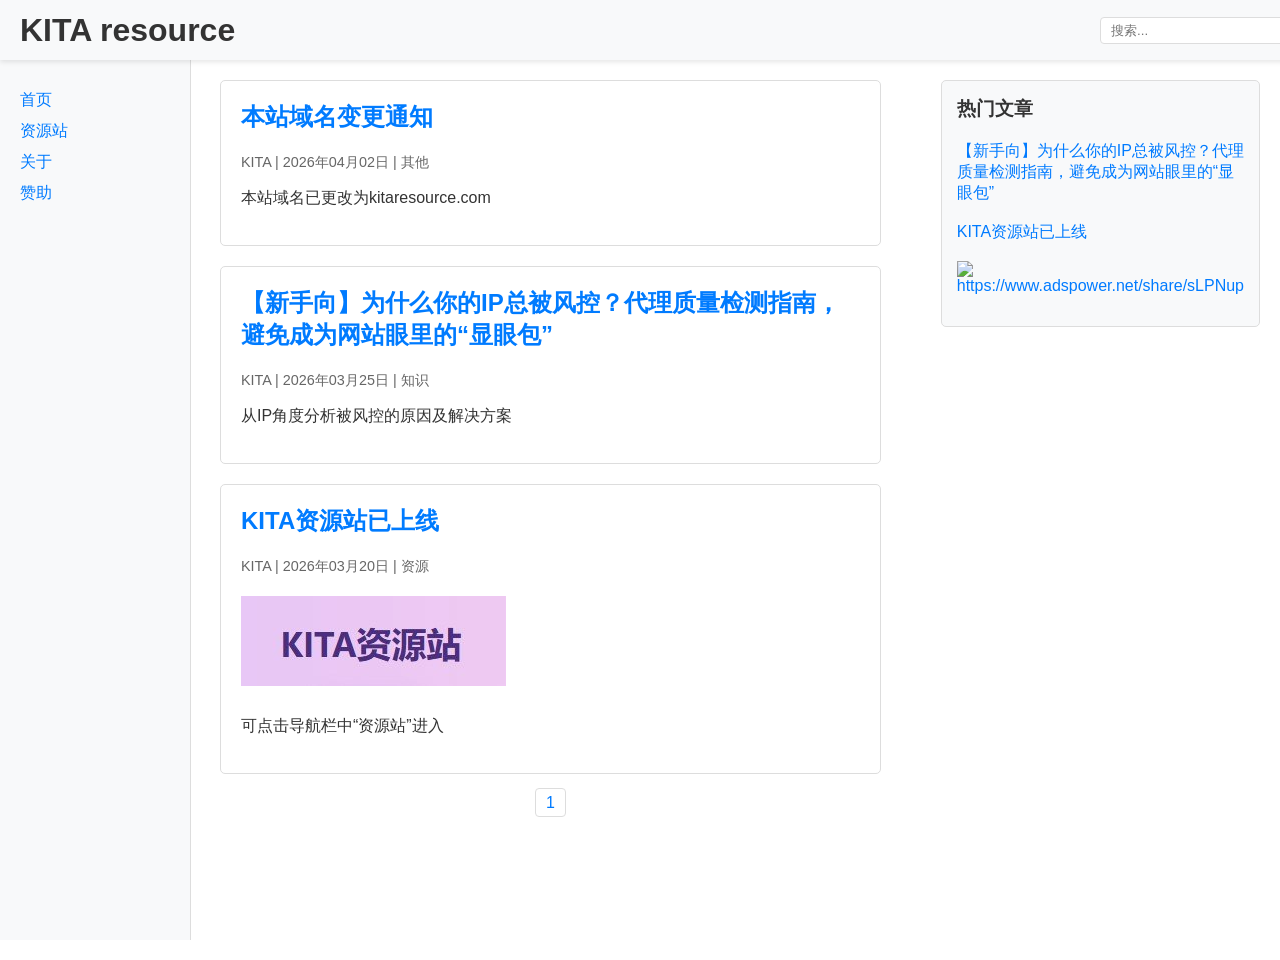
==== index.html @ f1980a0c "Update index.html" ====
<!DOCTYPE html>
<html lang="zh">

<head>
    <meta charset="UTF-8">
    <meta name="viewport" content="width=device-width, initial-scale=1.0">
    <title>KITAres</title>
    <link rel="stylesheet" href="blog.css">
    <meta name="google-site-verification" content="RxwDLP9750uN12gTokWZt91GcfNB5LDwfVF3OKlH2Cw" />
    <meta name="baidu-site-verification" content="codeva-1CM4PuyWOF" />
</head>


<!-- Google tag (gtag.js) -->
<script async src="https://www.googletagmanager.com/gtag/js?id=G-E6Z9MSH7X2"></script>
<script>
  window.dataLayer = window.dataLayer || [];
  function gtag(){dataLayer.push(arguments);}
  gtag('js', new Date());

  gtag('config', 'G-E6Z9MSH7X2');
</script>

    
<body>
    <header>
        <h1>KITA resource</h1>
        <input type="search" placeholder="搜索...">
    </header>
    <nav>
        <a href="index.html">首页</a>
        <a href="resource.html">资源站</a>
        <a href="about.html">关于</a>
        <a href="donate.html">赞助</a>
    </nav>
    <div class="content">
        <main>

            <div class="post">
                <h2><a href="ip.html">本站域名变更通知</a></h2>
                <div class="meta">KITA | 2026年04月02日 | 其他</div>
                <p>本站域名已更改为kitaresource.com</p>
            </div>


            <div class="post">
                <h2><a href="ip.html">【新手向】为什么你的IP总被风控？代理质量检测指南，避免成为网站眼里的“显眼包”</a></h2>
                <div class="meta">KITA | 2026年03月25日 | 知识</div>
                <p>从IP角度分析被风控的原因及解决方案</p>
            </div>


            <div class="post">
                <h2><a href="#">KITA资源站已上线</a></h2>
                <div class="meta">KITA | 2026年03月20日 | 资源</div>
                <img src="assets\chatu\KITAresource.jpg" alt="文章图片">
                <p>可点击导航栏中“资源站”进入</p>
            </div>
            
            <div class="pagination">
                <a href="#">1</a>
                
            </div>
        </main>
        <aside>
            <div class="sidebar-section">
                <h3>热门文章</h3>
                <ul>
                    <li>
                        <a href="ip.html">【新手向】为什么你的IP总被风控？代理质量检测指南，避免成为网站眼里的“显眼包”</a>
                    <br><br>
                        <a href="resource.html">KITA资源站已上线</a>
                    <br><br>

                        <a href="https://www.adspower.net/share/sLPNup" target="_blank"><img src="https://app-global.adspower.net/static/jpg/reward_post_3_CN.AHNxnUkN.jpg"width="100%"height="auto" alt="https://www.adspower.net/share/sLPNup"></a>
                    </li>
                </ul>
            </div>
        </aside>
    </div>

    
    
</body>
</html>
---- blog.css ----
/* 博客界面简洁样式*/
body {
    background: #fff !important;
    color: #333 !important;
    font-family: Arial, sans-serif !important;
    margin: 0 !important;
    padding: 0 !important;
    min-height: 100vh;
}

header {
    position: fixed;
    top: 0;
    left: 0;
    width: 100%;
    height: 60px;
    background: #f8f9fa;
    display: flex;
    justify-content: space-between;
    align-items: center;
    padding: 0 20px;
    box-shadow: 0 2px 5px rgba(0,0,0,0.1);
    z-index: 1000;
}

header h1 {
    margin: 0;
    color: #333;
}

header input {
    padding: 5px 10px;
    border: 1px solid #ddd;
    border-radius: 4px;
    width: 200px;
}

nav {
    position: fixed;
    left: 0;
    top: 60px;
    width: 150px;
    height: calc(100vh - 60px);
    background: #f8f9fa;
    padding: 20px;
    border-right: 1px solid #ddd;
    overflow-y: auto;
}

nav a {
    display: block;
    margin: 10px 0;
    color: #007bff;
    text-decoration: none;
}

nav a:hover {
    color: #0056b3;
}

.content {
    margin-left: 200px;
    margin-top: 60px;
    height: calc(100vh - 60px);
    overflow-y: auto;
    display: flex;
}

main {
    flex: 3;
    padding: 20px;
}

aside {
    flex: 1;
    margin-left: 20px;
    padding: 20px;
}

.post {
    border: 1px solid #ddd;
    padding: 20px;
    margin-bottom: 20px;
    background: #fff;
    border-radius: 5px;
}

.post h2 {
    margin-top: 0;
}

.post h2 a {
    color: #007bff;
    text-decoration: none;
}

.post h2 a:hover {
    text-decoration: underline;
}

.meta {
    color: #666;
    font-size: 0.9em;
    margin-bottom: 10px;
}

.post img {
    max-width: 100%;
    height: auto;
    margin: 10px 0;
    border: none;
    box-shadow: none;
    transition: none;
}

.post img:hover {
    transform: none;
    box-shadow: none;
}

.sidebar-section {
    background: #f8f9fa;
    padding: 15px;
    margin-bottom: 20px;
    border: 1px solid #ddd;
    border-radius: 5px;
}

.sidebar-section h3 {
    margin-top: 0;
    color: #333;
}

.sidebar-section ul {
    list-style: none;
    padding: 0;
}

.sidebar-section li {
    margin-bottom: 5px;
}

.sidebar-section a {
    color: #007bff;
    text-decoration: none;
}

.sidebar-section a:hover {
    text-decoration: underline;
}

.pagination {
    text-align: center;
    margin-top: 20px;
}

.pagination a {
    margin: 0 5px;
    text-decoration: none;
    color: #007bff;
    padding: 5px 10px;
    border: 1px solid #ddd;
    border-radius: 4px;
}

.pagination a:hover {
    background: #007bff;
    color: #fff;
}

/* 响应式设计 */
@media (max-width: 768px) {
    header {
        position: static;
        height: auto;
        padding: 10px 20px;
        flex-direction: column;
        align-items: flex-start;
    }
    header input {
        width: 100%;
        margin-top: 10px;
    }
    nav {
        position: static;
        width: 100%;
        height: auto;
        border-right: none;
        border-bottom: 1px solid #ddd;
        padding: 10px 20px;
    }
    nav a {
        display: inline-block;
        margin: 0 10px;
    }
    .content {
        margin-left: 0;
        margin-top: 0;
        height: auto;
        overflow-y: visible;
        flex-direction: column;
    }
    aside {
        margin-left: 0;
        margin-top: 20px;
    }
}
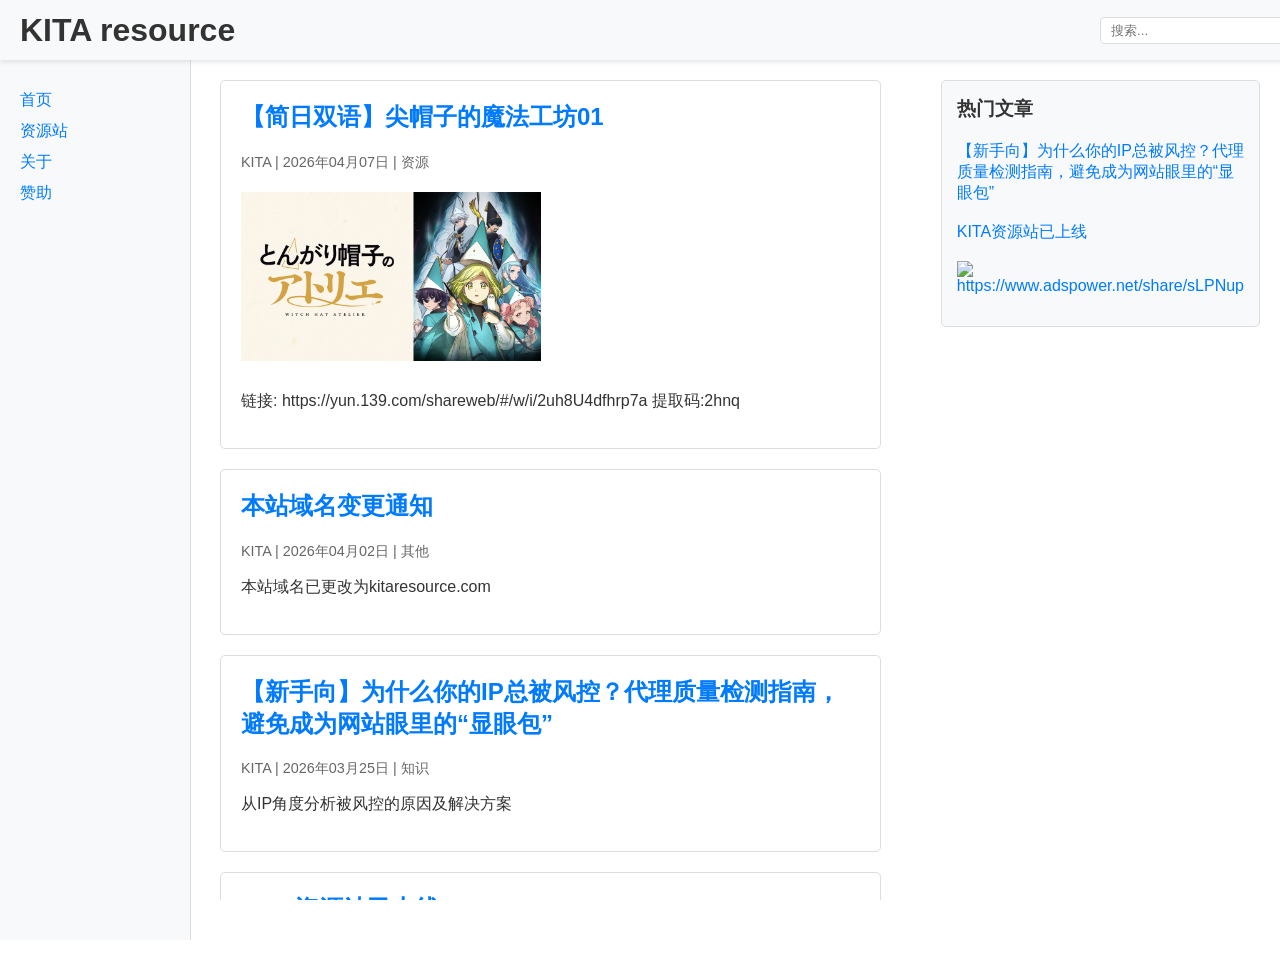
==== commit 1fc0c4eb: "tonnkari" ====
--- a/index.html
+++ b/index.html
@@ -35,6 +35,12 @@
     </nav>
     <div class="content">
         <main>
+            <div class="post">
+                <h2><a href="subtitle.html">【简日双语】尖帽子的魔法工坊01</a></h2>
+                <div class="meta">KITA | 2026年04月07日 | 资源</div>
+                <img src="assets\chatu\tongari-hat_main.jpg" alt="作品描述" width="300">
+                <p>链接: https://yun.139.com/shareweb/#/w/i/2uh8U4dfhrp7a  提取码:2hnq</p>
+            </div>
 
             <div class="post">
                 <h2><a href="ip.html">本站域名变更通知</a></h2>
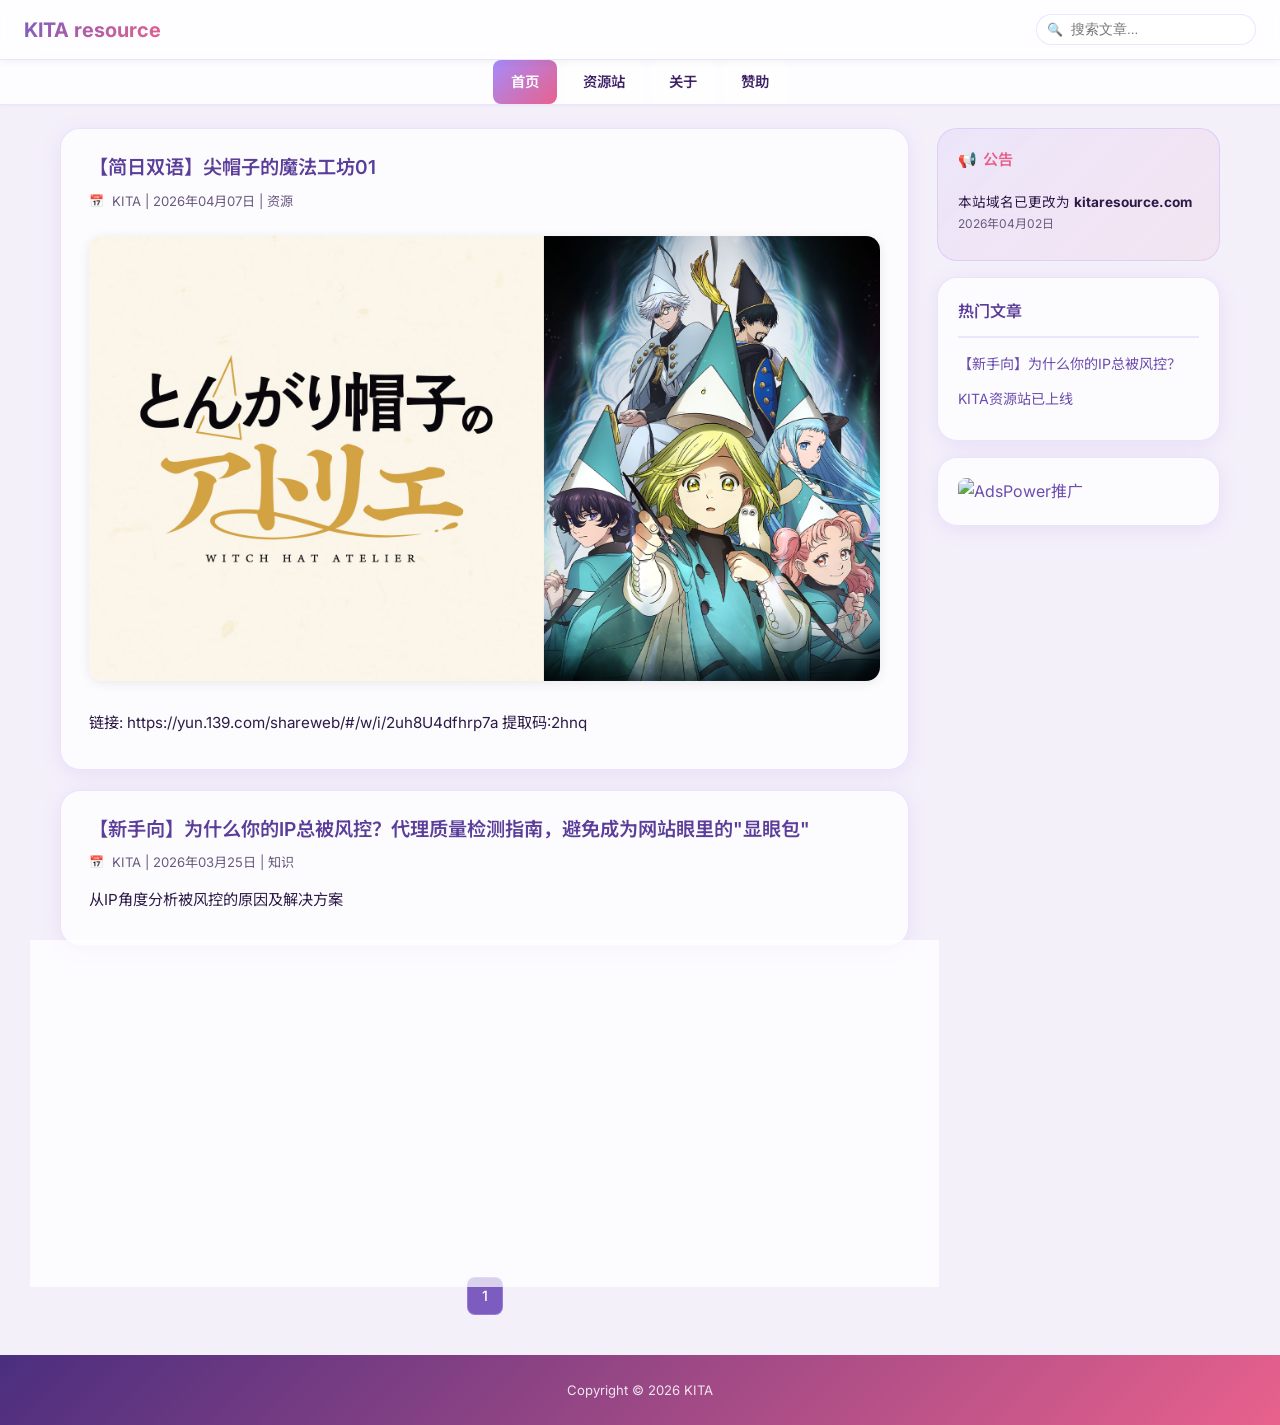
==== commit 08550b2b: "页面优化" ====
--- a/index.html
+++ b/index.html
@@ -4,88 +4,105 @@
 <head>
     <meta charset="UTF-8">
     <meta name="viewport" content="width=device-width, initial-scale=1.0">
-    <title>KITAres</title>
+    <title>KITA resource — 首页</title>
+    <meta name="description" content="KITA resource 博客首页，分享资源、字幕汉化与实用知识。">
     <link rel="stylesheet" href="blog.css">
     <meta name="google-site-verification" content="RxwDLP9750uN12gTokWZt91GcfNB5LDwfVF3OKlH2Cw" />
     <meta name="baidu-site-verification" content="codeva-1CM4PuyWOF" />
+    <!-- Google tag (gtag.js) -->
+    <script async src="https://www.googletagmanager.com/gtag/js?id=G-E6Z9MSH7X2"></script>
+    <script>
+        window.dataLayer = window.dataLayer || [];
+        function gtag() { dataLayer.push(arguments); }
+        gtag('js', new Date());
+        gtag('config', 'G-E6Z9MSH7X2');
+    </script>
 </head>
 
-
-<!-- Google tag (gtag.js) -->
-<script async src="https://www.googletagmanager.com/gtag/js?id=G-E6Z9MSH7X2"></script>
-<script>
-  window.dataLayer = window.dataLayer || [];
-  function gtag(){dataLayer.push(arguments);}
-  gtag('js', new Date());
-
-  gtag('config', 'G-E6Z9MSH7X2');
-</script>
-
-    
 <body>
     <header>
-        <h1>KITA resource</h1>
-        <input type="search" placeholder="搜索...">
+        <h1><a href="index.html">KITA resource</a></h1>
+        <div class="search-box">
+            <input type="search" id="searchInput" placeholder="搜索文章...">
+            <div class="search-results" id="searchResults"></div>
+        </div>
     </header>
+
     <nav>
-        <a href="index.html">首页</a>
-        <a href="resource.html">资源站</a>
-        <a href="about.html">关于</a>
-        <a href="donate.html">赞助</a>
+        <input type="checkbox" id="menu-toggle" />
+        <label for="menu-toggle" class="menu-icon">&#9776;</label>
+        <div class="menu-links">
+            <a href="index.html" class="active">首页</a>
+            <a href="resource.html">资源站</a>
+            <a href="about.html">关于</a>
+            <a href="donate.html">赞助</a>
+        </div>
     </nav>
-    <div class="content">
+
+    <div class="page-body">
         <main>
-            <div class="post">
+            <div class="post" data-title="【简日双语】尖帽子的魔法工坊01" data-tags="资源">
                 <h2><a href="subtitle.html">【简日双语】尖帽子的魔法工坊01</a></h2>
                 <div class="meta">KITA | 2026年04月07日 | 资源</div>
-                <img src="assets\chatu\tongari-hat_main.jpg" alt="作品描述" width="300">
-                <p>链接: https://yun.139.com/shareweb/#/w/i/2uh8U4dfhrp7a  提取码:2hnq</p>
+                <img src="assets/chatu/tongari-hat_main.jpg" alt="尖帽子的魔法工坊">
+                <p>链接: https://yun.139.com/shareweb/#/w/i/2uh8U4dfhrp7a 提取码:2hnq</p>
             </div>
 
-            <div class="post">
-                <h2><a href="ip.html">本站域名变更通知</a></h2>
-                <div class="meta">KITA | 2026年04月02日 | 其他</div>
-                <p>本站域名已更改为kitaresource.com</p>
-            </div>
-
-
-            <div class="post">
-                <h2><a href="ip.html">【新手向】为什么你的IP总被风控？代理质量检测指南，避免成为网站眼里的“显眼包”</a></h2>
+            <div class="post" data-title="【新手向】为什么你的IP总被风控？代理质量检测指南" data-tags="知识">
+                <h2><a href="ip.html">【新手向】为什么你的IP总被风控？代理质量检测指南，避免成为网站眼里的"显眼包"</a></h2>
                 <div class="meta">KITA | 2026年03月25日 | 知识</div>
                 <p>从IP角度分析被风控的原因及解决方案</p>
             </div>
 
+            <div class="post" data-title="KITA资源站已上线" data-tags="资源">
+                <h2><a href="resource.html">KITA资源站已上线</a></h2>
+                <div class="meta">KITA | 2026年03月20日 | 资源</div>
+                <img src="assets/chatu/KITAresource.jpg" alt="KITA资源站">
+                <p>可点击导航栏中"资源站"进入</p>
+            </div>
 
-            <div class="post">
-                <h2><a href="#">KITA资源站已上线</a></h2>
-                <div class="meta">KITA | 2026年03月20日 | 资源</div>
-                <img src="assets\chatu\KITAresource.jpg" alt="文章图片">
-                <p>可点击导航栏中“资源站”进入</p>
-            </div>
-            
             <div class="pagination">
-                <a href="#">1</a>
-                
+                <a href="#" class="active">1</a>
             </div>
         </main>
+
         <aside>
+            <!-- 公告栏 -->
+            <div class="announcement-bar">
+                <h3>公告</h3>
+                <div class="notice-item">
+                    <div>本站域名已更改为 <strong>kitaresource.com</strong></div>
+                    <div class="notice-date">2026年04月02日</div>
+                </div>
+            </div>
+
+            <!-- 热门文章 -->
             <div class="sidebar-section">
                 <h3>热门文章</h3>
                 <ul>
-                    <li>
-                        <a href="ip.html">【新手向】为什么你的IP总被风控？代理质量检测指南，避免成为网站眼里的“显眼包”</a>
-                    <br><br>
-                        <a href="resource.html">KITA资源站已上线</a>
-                    <br><br>
+                    <li><a href="ip.html">【新手向】为什么你的IP总被风控？</a></li>
+                    <li><a href="resource.html">KITA资源站已上线</a></li>
+                </ul>
+            </div>
 
-                        <a href="https://www.adspower.net/share/sLPNup" target="_blank"><img src="https://app-global.adspower.net/static/jpg/reward_post_3_CN.AHNxnUkN.jpg"width="100%"height="auto" alt="https://www.adspower.net/share/sLPNup"></a>
-                    </li>
-                </ul>
+            <!-- 推广 -->
+            <div class="sidebar-section">
+                <a href="https://www.adspower.net/share/sLPNup" target="_blank">
+                    <img src="https://app-global.adspower.net/static/jpg/reward_post_3_CN.AHNxnUkN.jpg"
+                        alt="AdsPower推广">
+                </a>
             </div>
         </aside>
     </div>
 
-    
-    
+    <footer>
+        <div class="footer-content">
+
+            <p class="copyright">Copyright &copy; 2026 KITA</p>
+        </div>
+    </footer>
+
+    <script src="scripts.js"></script>
 </body>
+
 </html>
--- a/blog.css
+++ b/blog.css
@@ -1,207 +1,557 @@
-/* 博客界面简洁样式*/
+/* ============================================================
+   KITA Resource — 统一样式表
+   ============================================================ */
+
+/* ---------- Google Fonts ---------- */
+@import url('https://fonts.googleapis.com/css2?family=Inter:wght@400;500;600;700&family=Noto+Sans+SC:wght@400;500;600;700&display=swap');
+
+/* ---------- CSS Variables ---------- */
+:root {
+    --c-bg: #f4f0fa;
+    --c-surface: rgba(255,255,255,0.72);
+    --c-surface-solid: #fff;
+    --c-border: rgba(200,180,255,0.35);
+    --c-primary: #7c5cbf;
+    --c-primary-light: #a78bfa;
+    --c-primary-dark: #5b3e99;
+    --c-accent: #e8618c;
+    --c-text: #2d1b47;
+    --c-text-secondary: #6b5a80;
+    --c-link: #6d4daf;
+    --c-link-hover: #9b6eff;
+    --radius-sm: 8px;
+    --radius-md: 14px;
+    --radius-lg: 20px;
+    --shadow-card: 0 4px 20px rgba(140,100,220,0.12);
+    --shadow-hover: 0 8px 30px rgba(140,100,220,0.22);
+    --transition: 0.25s ease;
+    --font: 'Inter','Noto Sans SC',system-ui,-apple-system,sans-serif;
+    --header-h: 60px;
+}
+
+/* ---------- Reset & Base ---------- */
+*, *::before, *::after { box-sizing: border-box; margin: 0; padding: 0; }
+
+html { height: 100%; scroll-behavior: smooth; }
+
 body {
-    background: #fff !important;
-    color: #333 !important;
-    font-family: Arial, sans-serif !important;
-    margin: 0 !important;
-    padding: 0 !important;
+    font-family: var(--font);
+    color: var(--c-text);
+    background: var(--c-bg);
     min-height: 100vh;
-}
-
+    display: flex;
+    flex-direction: column;
+    line-height: 1.7;
+    -webkit-font-smoothing: antialiased;
+}
+
+/* ---------- Header ---------- */
 header {
-    position: fixed;
-    top: 0;
-    left: 0;
-    width: 100%;
-    height: 60px;
-    background: #f8f9fa;
-    display: flex;
-    justify-content: space-between;
-    align-items: center;
-    padding: 0 20px;
-    box-shadow: 0 2px 5px rgba(0,0,0,0.1);
+    position: fixed; top: 0; left: 0; width: 100%;
+    height: var(--header-h);
+    background: rgba(255,255,255,0.85);
+    backdrop-filter: blur(16px); -webkit-backdrop-filter: blur(16px);
+    display: flex; justify-content: space-between; align-items: center;
+    padding: 0 24px;
+    border-bottom: 1px solid var(--c-border);
     z-index: 1000;
+    box-shadow: 0 1px 8px rgba(0,0,0,0.06);
 }
 
 header h1 {
-    margin: 0;
-    color: #333;
-}
-
-header input {
-    padding: 5px 10px;
-    border: 1px solid #ddd;
-    border-radius: 4px;
-    width: 200px;
-}
-
+    font-size: 1.25rem; font-weight: 700;
+    background: linear-gradient(135deg, var(--c-primary), var(--c-accent));
+    -webkit-background-clip: text; -webkit-text-fill-color: transparent;
+    background-clip: text;
+}
+header h1 a { all: unset; cursor: pointer; }
+
+/* -- Search Box in Header -- */
+.search-box {
+    position: relative; width: 220px;
+}
+.search-box input {
+    width: 100%; padding: 7px 14px 7px 34px;
+    border: 1px solid var(--c-border); border-radius: 999px;
+    background: var(--c-surface); font-size: 0.85rem;
+    outline: none; transition: var(--transition);
+}
+.search-box input:focus {
+    border-color: var(--c-primary-light);
+    box-shadow: 0 0 0 3px rgba(167,139,250,0.18);
+}
+.search-box::before {
+    content: '🔍'; position: absolute; left: 11px; top: 50%;
+    transform: translateY(-50%); font-size: 0.8rem; pointer-events: none;
+}
+
+/* -- Search Results Dropdown -- */
+.search-results {
+    display: none; position: absolute; top: calc(100% + 6px); left: 0;
+    width: 320px; max-height: 360px; overflow-y: auto;
+    background: var(--c-surface-solid); border: 1px solid var(--c-border);
+    border-radius: var(--radius-md); box-shadow: var(--shadow-hover);
+    z-index: 2000; padding: 8px 0;
+}
+.search-results.active { display: block; }
+.search-results .result-item {
+    display: block; padding: 10px 16px;
+    color: var(--c-text); text-decoration: none;
+    font-size: 0.88rem; border-bottom: 1px solid rgba(0,0,0,0.04);
+    transition: background var(--transition);
+}
+.search-results .result-item:hover { background: rgba(167,139,250,0.08); }
+.search-results .result-item .result-meta {
+    font-size: 0.75rem; color: var(--c-text-secondary); margin-top: 2px;
+}
+.search-results .no-result {
+    padding: 16px; text-align: center; color: var(--c-text-secondary); font-size: 0.85rem;
+}
+
+/* ---------- Nav ---------- */
 nav {
-    position: fixed;
-    left: 0;
-    top: 60px;
-    width: 150px;
-    height: calc(100vh - 60px);
-    background: #f8f9fa;
+    position: fixed; top: var(--header-h); left: 0; width: 100%;
+    background: rgba(255,255,255,0.8);
+    backdrop-filter: blur(10px); -webkit-backdrop-filter: blur(10px);
+    border-bottom: 1px solid var(--c-border);
+    display: flex; align-items: center; justify-content: center;
+    padding: 0; z-index: 999;
+    box-shadow: 0 1px 4px rgba(0,0,0,0.04);
+}
+
+nav .menu-icon {
+    display: none; font-size: 24px; cursor: pointer;
+    padding: 8px 16px; user-select: none; color: var(--c-primary);
+}
+#menu-toggle { display: none; }
+
+nav .menu-links {
+    display: flex; flex-wrap: wrap; justify-content: center;
+}
+
+nav .menu-links a {
+    display: inline-block; margin: 0 4px; padding: 10px 18px;
+    font-size: 0.9rem; font-weight: 600;
+    color: #3d2066; text-decoration: none;
+    border-radius: var(--radius-sm);
+    transition: all var(--transition);
+    background: rgba(255,255,255,0.5); box-shadow: none; border: none;
+    letter-spacing: 0; text-shadow: none;
+}
+nav .menu-links a:hover {
+    color: #7c3aed;
+    background: rgba(167,139,250,0.18);
+    transform: none;
+}
+nav .menu-links a.active {
+    color: #fff;
+    background: linear-gradient(135deg, var(--c-primary-light), var(--c-accent));
+    font-weight: 600;
+}
+
+/* ---------- Layout ---------- */
+.page-body {
+    margin-top: calc(var(--header-h) + 44px); /* header + nav */
+    flex: 1; display: flex;
+    max-width: 1200px; width: 100%;
+    margin-left: auto; margin-right: auto;
+    padding: 24px 20px 40px;
+    gap: 28px;
+}
+
+main { flex: 3; min-width: 0; }
+aside { flex: 1; min-width: 260px; max-width: 320px; }
+
+/* ---------- Content wrapper (legacy support) ---------- */
+.content {
+    margin-top: calc(var(--header-h) + 44px);
+    flex: 1; display: flex;
+    max-width: 1200px; width: 100%;
+    margin-left: auto; margin-right: auto;
+    padding: 24px 20px 40px;
+    gap: 28px;
+}
+
+/* ---------- Post Card ---------- */
+.post {
+    background: var(--c-surface);
+    backdrop-filter: blur(12px); -webkit-backdrop-filter: blur(12px);
+    border: 1px solid var(--c-border);
+    border-radius: var(--radius-lg);
+    padding: 24px 28px;
+    margin-bottom: 20px;
+    box-shadow: var(--shadow-card);
+    transition: transform var(--transition), box-shadow var(--transition);
+}
+.post:hover {
+    transform: translateY(-3px);
+    box-shadow: var(--shadow-hover);
+}
+
+.post h2 { margin: 0 0 8px; font-size: 1.2rem; line-height: 1.5; }
+.post h2 a {
+    color: var(--c-primary-dark); text-decoration: none;
+    background: none; padding: 0; border-radius: 0;
+    box-shadow: none; border: none; font-weight: 600;
+    display: inline; letter-spacing: 0; text-shadow: none;
+    transition: color var(--transition);
+}
+.post h2 a:hover {
+    color: var(--c-link-hover);
+    transform: none; box-shadow: none; background: none;
+}
+
+.meta {
+    color: var(--c-text-secondary); font-size: 0.82rem;
+    margin-bottom: 12px; display: flex; align-items: center; gap: 8px;
+}
+.meta::before {
+    content: '📅'; font-size: 0.75rem;
+}
+
+.post p {
+    font-size: 0.95rem; color: var(--c-text);
+    margin: 8px 0; line-height: 1.8;
+}
+
+.post img {
+    max-width: 100%; height: auto;
+    border-radius: var(--radius-md);
+    margin: 12px 0; border: none;
+    box-shadow: 0 2px 12px rgba(0,0,0,0.08);
+    transition: none;
+}
+.post img:hover { transform: none; box-shadow: none; }
+
+/* ---------- Sidebar ---------- */
+.sidebar-section {
+    background: var(--c-surface);
+    backdrop-filter: blur(12px);
+    border: 1px solid var(--c-border);
+    border-radius: var(--radius-lg);
     padding: 20px;
-    border-right: 1px solid #ddd;
-    overflow-y: auto;
-}
-
-nav a {
-    display: block;
-    margin: 10px 0;
-    color: #007bff;
-    text-decoration: none;
-}
-
-nav a:hover {
-    color: #0056b3;
-}
-
-.content {
-    margin-left: 200px;
-    margin-top: 60px;
-    height: calc(100vh - 60px);
-    overflow-y: auto;
-    display: flex;
-}
-
-main {
-    flex: 3;
-    padding: 20px;
-}
-
-aside {
-    flex: 1;
-    margin-left: 20px;
-    padding: 20px;
-}
-
-.post {
-    border: 1px solid #ddd;
-    padding: 20px;
-    margin-bottom: 20px;
-    background: #fff;
-    border-radius: 5px;
-}
-
-.post h2 {
-    margin-top: 0;
-}
-
-.post h2 a {
-    color: #007bff;
-    text-decoration: none;
-}
-
-.post h2 a:hover {
-    text-decoration: underline;
-}
-
-.meta {
-    color: #666;
-    font-size: 0.9em;
-    margin-bottom: 10px;
-}
-
-.post img {
-    max-width: 100%;
-    height: auto;
-    margin: 10px 0;
-    border: none;
-    box-shadow: none;
-    transition: none;
-}
-
-.post img:hover {
+    margin-bottom: 16px;
+    box-shadow: var(--shadow-card);
+}
+.sidebar-section h3 {
+    margin: 0 0 12px; font-size: 1rem; font-weight: 600;
+    color: var(--c-primary-dark);
+    padding-bottom: 10px;
+    border-bottom: 2px solid rgba(167,139,250,0.2);
+}
+.sidebar-section ul { list-style: none; padding: 0; }
+.sidebar-section li { margin-bottom: 8px; }
+.sidebar-section li a {
+    color: var(--c-link); text-decoration: none; font-size: 0.88rem;
+    background: none; padding: 0; border-radius: 0;
+    box-shadow: none; border: none; display: inline;
+    letter-spacing: 0; text-shadow: none; font-weight: 400;
+    transition: color var(--transition);
+}
+.sidebar-section li a:hover {
+    color: var(--c-link-hover); transform: none;
+    box-shadow: none; background: none;
+}
+
+/* -- Announcement Bar -- */
+.announcement-bar {
+    background: linear-gradient(135deg, rgba(167,139,250,0.1), rgba(232,97,140,0.08));
+    border: 1px solid rgba(167,139,250,0.25);
+    border-radius: var(--radius-lg);
+    padding: 18px 20px;
+    margin-bottom: 16px;
+}
+.announcement-bar h3 {
+    margin: 0 0 10px; font-size: 0.95rem; font-weight: 600;
+    color: var(--c-accent);
+    display: flex; align-items: center; gap: 6px;
+}
+.announcement-bar h3::before { content: '📢'; }
+.announcement-bar .notice-item {
+    padding: 8px 0;
+    border-bottom: 1px dashed rgba(167,139,250,0.2);
+    font-size: 0.85rem; color: var(--c-text);
+}
+.announcement-bar .notice-item:last-child { border-bottom: none; }
+.announcement-bar .notice-date {
+    font-size: 0.75rem; color: var(--c-text-secondary);
+}
+
+/* -- Sidebar Ad -- */
+.sidebar-section img {
+    width: 100%; height: auto; border-radius: var(--radius-sm);
+    border: none; box-shadow: none; margin: 0; transition: none;
+}
+.sidebar-section img:hover { transform: none; box-shadow: none; }
+.sidebar-section a {
+    background: none; padding: 0; box-shadow: none;
+    border: none; text-shadow: none;
+}
+.sidebar-section a:hover { transform: none; box-shadow: none; }
+
+/* ---------- Pagination ---------- */
+.pagination { text-align: center; margin-top: 24px; }
+.pagination a {
+    display: inline-block; margin: 0 4px;
+    padding: 6px 14px; border-radius: var(--radius-sm);
+    border: 1px solid var(--c-border);
+    color: var(--c-primary); text-decoration: none;
+    font-size: 0.88rem; font-weight: 500;
+    background: var(--c-surface-solid);
+    box-shadow: none; text-shadow: none;
+    transition: all var(--transition);
+}
+.pagination a:hover, .pagination a.active {
+    background: var(--c-primary); color: #fff;
     transform: none;
-    box-shadow: none;
-}
-
-.sidebar-section {
-    background: #f8f9fa;
-    padding: 15px;
-    margin-bottom: 20px;
-    border: 1px solid #ddd;
-    border-radius: 5px;
-}
-
-.sidebar-section h3 {
-    margin-top: 0;
-    color: #333;
-}
-
-.sidebar-section ul {
-    list-style: none;
-    padding: 0;
-}
-
-.sidebar-section li {
-    margin-bottom: 5px;
-}
-
-.sidebar-section a {
-    color: #007bff;
-    text-decoration: none;
-}
-
-.sidebar-section a:hover {
-    text-decoration: underline;
-}
-
-.pagination {
+}
+
+/* ---------- Links (global reset) ---------- */
+a {
+    color: var(--c-link); text-decoration: none;
+    transition: color var(--transition);
+}
+a:hover { color: var(--c-link-hover); }
+
+/* ---------- Button Links ---------- */
+.btn, a[download], a[web] {
+    display: inline-block;
+    background: linear-gradient(145deg, var(--c-primary-light), var(--c-accent));
+    color: #fff !important; padding: 10px 20px;
+    text-decoration: none; border-radius: 999px;
+    font-weight: 600; font-size: 0.88rem;
+    box-shadow: 0 4px 14px rgba(124,92,191,0.3);
+    transition: all var(--transition);
+    border: none; letter-spacing: 0.3px;
+}
+.btn:hover, a[download]:hover, a[web]:hover {
+    transform: translateY(-2px);
+    box-shadow: 0 8px 22px rgba(124,92,191,0.4);
+    filter: brightness(1.08);
+}
+
+/* ---------- Article Page Styles ---------- */
+.post h1 {
+    font-size: 1.5rem; font-weight: 700;
+    color: var(--c-primary-dark);
+    margin-bottom: 16px; line-height: 1.5;
+}
+.post h3 { font-size: 1.1rem; margin: 20px 0 10px; color: var(--c-primary-dark); }
+.post h4 { font-size: 1rem; margin: 16px 0 8px; color: var(--c-text); }
+.post ul, .post ol {
+    padding-left: 24px; margin: 10px 0;
+}
+.post li { margin-bottom: 6px; font-size: 0.95rem; }
+.post a {
+    color: var(--c-link); text-decoration: underline;
+    text-decoration-color: rgba(109,77,175,0.3);
+    background: none; padding: 0; border-radius: 0;
+    box-shadow: none; border: none; font-weight: 500;
+    display: inline; letter-spacing: 0; text-shadow: none;
+}
+.post a:hover {
+    color: var(--c-link-hover);
+    text-decoration-color: var(--c-link-hover);
+    transform: none; box-shadow: none; background: none;
+}
+.post .btn, .post a[download], .post a[web] {
+    text-decoration: none; display: inline-block;
+    color: #fff !important;
+}
+
+/* ---------- Important Text ---------- */
+.important-text {
+    color: var(--c-accent); font-weight: 600;
+}
+
+/* ---------- Resource Page: work-item ---------- */
+.work-item {
+    background: var(--c-surface);
+    backdrop-filter: blur(12px);
+    border: 1px solid var(--c-border);
+    border-radius: var(--radius-lg);
+    padding: 22px 26px;
+    margin-bottom: 18px;
+    box-shadow: var(--shadow-card);
+    transition: transform var(--transition), box-shadow var(--transition);
+}
+.work-item:hover {
+    transform: translateY(-2px);
+    box-shadow: var(--shadow-hover);
+}
+.work-item h3 {
+    font-size: 1rem; font-weight: 600;
+    color: var(--c-primary-dark); margin: 12px 0 8px;
+}
+.work-item h3:first-child { margin-top: 0; }
+.work-item p {
+    font-size: 0.9rem; color: var(--c-text-secondary);
+    margin: 8px 0;
+}
+.work-item img {
+    max-width: 100%; height: auto;
+    border-radius: var(--radius-md);
+    margin: 10px 0; border: none;
+    box-shadow: 0 2px 12px rgba(0,0,0,0.08);
+}
+
+section h2 {
+    font-size: 1.2rem; font-weight: 700;
+    color: var(--c-primary-dark);
+    margin: 28px 0 14px;
+    padding-left: 12px;
+    border-left: 4px solid var(--c-primary-light);
+}
+section h2:first-child { margin-top: 0; }
+
+/* ---------- Form Styles ---------- */
+form {
+    background: var(--c-surface);
+    backdrop-filter: blur(16px);
+    padding: 32px 28px;
+    border-radius: var(--radius-lg);
+    border: 1px solid var(--c-border);
+    box-shadow: var(--shadow-card);
+}
+
+label {
+    display: block; margin: 16px 0 6px;
+    color: var(--c-primary-dark);
+    font-weight: 600; font-size: 0.95rem;
+}
+
+input[type="text"], select, textarea {
+    width: 100%; padding: 12px 14px;
+    border-radius: var(--radius-md);
+    border: 1px solid var(--c-border);
+    background: rgba(255,255,255,0.9);
+    font-size: 0.95rem; font-family: var(--font);
+    outline: none;
+    transition: all var(--transition);
+}
+input[type="text"]:focus, select:focus, textarea:focus {
+    border-color: var(--c-primary-light);
+    box-shadow: 0 0 0 3px rgba(167,139,250,0.18);
+}
+textarea { resize: vertical; min-height: 160px; }
+
+button[type="submit"] {
+    display: block; width: 100%; margin-top: 24px;
+    padding: 14px;
+    background: linear-gradient(145deg, var(--c-primary-light), var(--c-accent));
+    color: #fff; border: none; border-radius: 999px;
+    font-size: 1rem; font-weight: 600;
+    cursor: pointer;
+    box-shadow: 0 4px 16px rgba(124,92,191,0.35);
+    transition: all var(--transition);
+    font-family: var(--font);
+}
+button[type="submit"]:hover {
+    transform: translateY(-2px);
+    box-shadow: 0 8px 24px rgba(124,92,191,0.45);
+    filter: brightness(1.06);
+}
+
+/* ---------- Footer ---------- */
+footer {
+    margin-top: auto;
+    background: linear-gradient(135deg, #4b2e7f, #e8618c);
+    color: #fff;
+    padding: 24px 20px;
     text-align: center;
-    margin-top: 20px;
-}
-
-.pagination a {
-    margin: 0 5px;
-    text-decoration: none;
-    color: #007bff;
-    padding: 5px 10px;
-    border: 1px solid #ddd;
-    border-radius: 4px;
-}
-
-.pagination a:hover {
-    background: #007bff;
-    color: #fff;
-}
-
-/* 响应式设计 */
+}
+.footer-content {
+    max-width: 1200px; margin: 0 auto;
+}
+.footer-links { margin-bottom: 8px; }
+.footer-links a {
+    color: rgba(255,255,255,0.9); margin: 0 8px;
+    text-decoration: none; font-size: 0.88rem;
+    background: none; padding: 0; box-shadow: none; border: none;
+    text-shadow: none; letter-spacing: 0; border-radius: 0;
+}
+.footer-links a:hover {
+    color: #fff; text-decoration: underline;
+    transform: none; box-shadow: none; background: none;
+}
+.copyright { font-size: 0.82rem; opacity: 0.85; margin: 0; }
+
+/* ---------- Toast Notification ---------- */
+.toast {
+    position: fixed; bottom: 30px; left: 50%;
+    transform: translateX(-50%) translateY(80px);
+    background: var(--c-primary-dark); color: #fff;
+    padding: 12px 28px; border-radius: 999px;
+    font-size: 0.9rem; box-shadow: 0 6px 20px rgba(0,0,0,0.2);
+    opacity: 0; transition: all 0.4s ease; z-index: 9999;
+    pointer-events: none;
+}
+.toast.show {
+    opacity: 1; transform: translateX(-50%) translateY(0);
+}
+
+/* ---------- highlight for search ---------- */
+.post.search-hidden { display: none; }
+
+/* ============================================================
+   Responsive
+   ============================================================ */
+
+/* Tablet */
+@media (max-width: 900px) {
+    aside { min-width: 200px; max-width: 240px; }
+}
+
+/* Mobile */
 @media (max-width: 768px) {
     header {
-        position: static;
-        height: auto;
-        padding: 10px 20px;
-        flex-direction: column;
-        align-items: flex-start;
+        height: auto; min-height: var(--header-h);
+        padding: 10px 16px;
+        flex-wrap: wrap; gap: 8px;
     }
-    header input {
-        width: 100%;
-        margin-top: 10px;
+    .search-box { width: 100%; order: 2; }
+
+    nav .menu-icon { display: block; }
+    nav .menu-links {
+        display: none; flex-direction: column;
+        width: 100%; text-align: center;
     }
-    nav {
-        position: static;
-        width: 100%;
-        height: auto;
-        border-right: none;
-        border-bottom: 1px solid #ddd;
-        padding: 10px 20px;
+    #menu-toggle:checked + .menu-icon + .menu-links { display: flex; }
+    nav .menu-links a { padding: 12px 16px; border-bottom: 1px solid var(--c-border); }
+
+    .page-body, .content {
+        flex-direction: column-reverse; /* sidebar first on mobile */
+        margin-top: calc(var(--header-h) + 44px);
+        padding: 16px 12px 32px;
+        gap: 16px;
     }
-    nav a {
-        display: inline-block;
-        margin: 0 10px;
+
+    aside {
+        max-width: 100%; min-width: 0; width: 100%;
+        display: grid;
+        grid-template-columns: 1fr 1fr;
+        gap: 12px;
     }
-    .content {
-        margin-left: 0;
-        margin-top: 0;
-        height: auto;
-        overflow-y: visible;
-        flex-direction: column;
+
+    main { width: 100%; }
+
+    .post { padding: 18px 16px; }
+    .post h1 { font-size: 1.25rem; }
+    .post h2 { font-size: 1.05rem; }
+
+    .work-item { padding: 16px; }
+
+    .btn, a[download], a[web] {
+        display: block; text-align: center;
+        margin: 8px 0; padding: 12px 18px;
     }
+
+    .search-results { width: calc(100vw - 32px); left: 0; }
+}
+
+@media (max-width: 480px) {
     aside {
-        margin-left: 0;
-        margin-top: 20px;
+        grid-template-columns: 1fr; /* single column on very small screens */
     }
+    h3, p { font-size: 0.9rem; }
 }
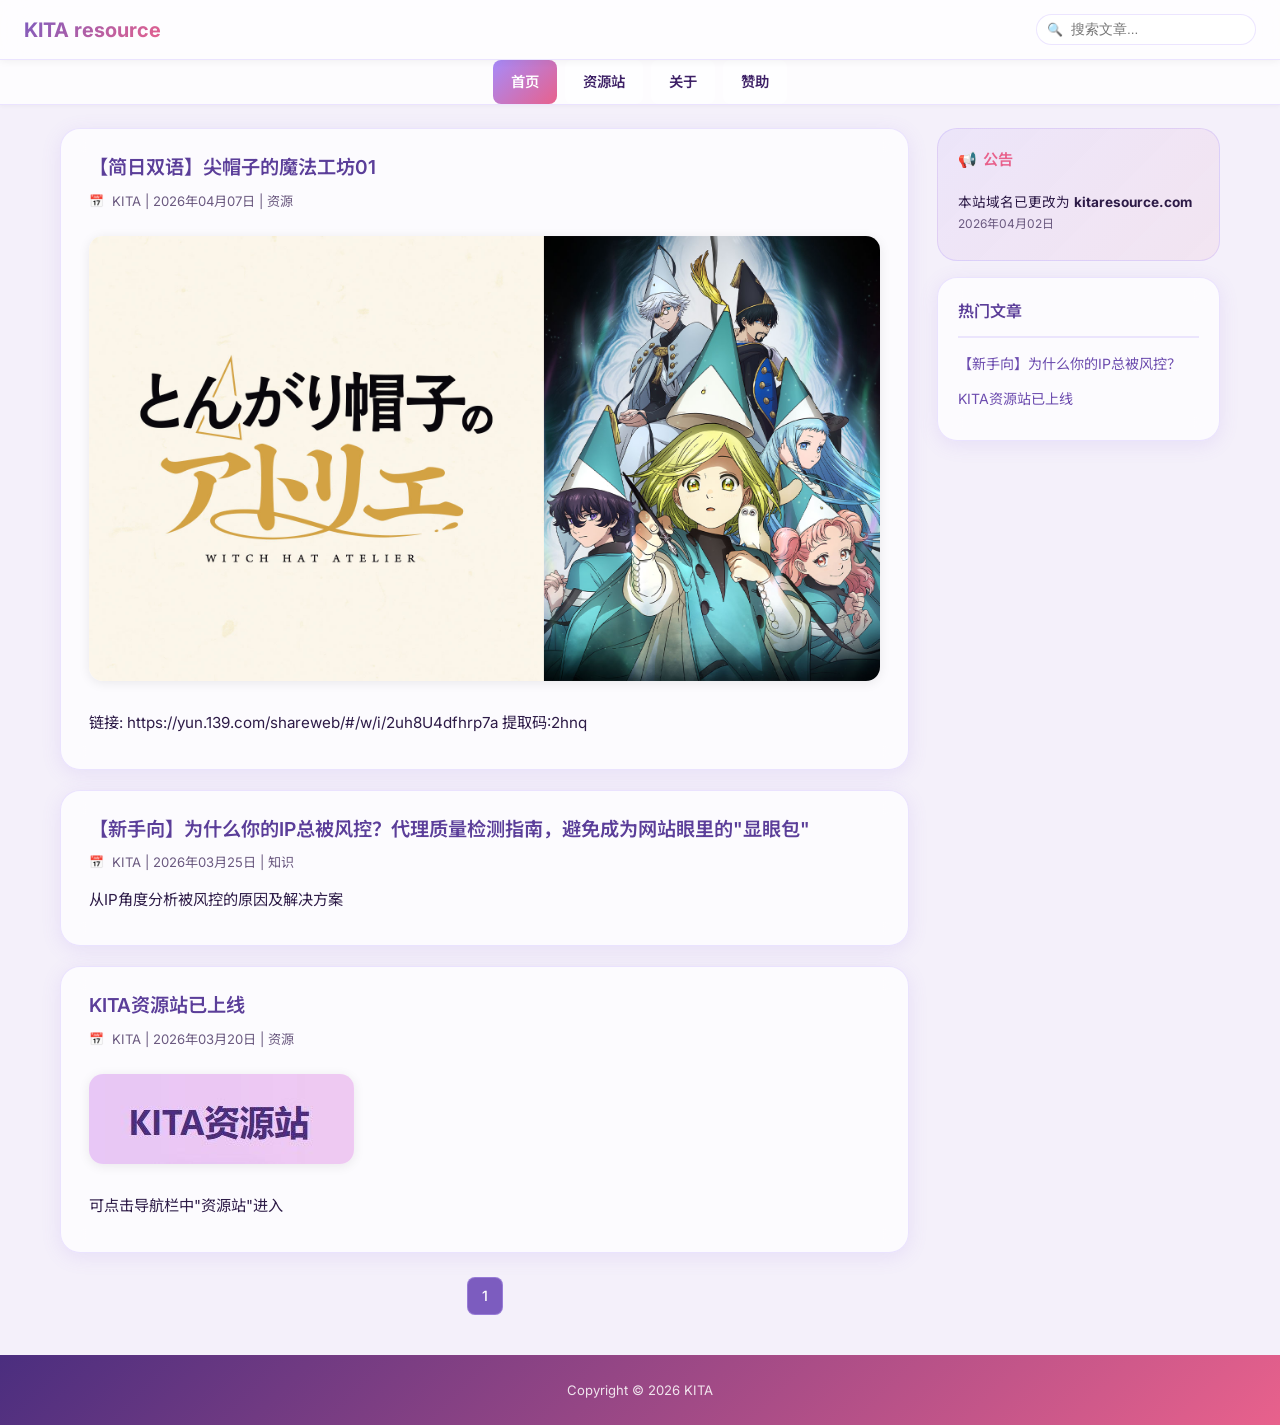
==== commit 046696b1: "Update index.html" ====
--- a/index.html
+++ b/index.html
@@ -85,13 +85,6 @@
                 </ul>
             </div>
 
-            <!-- 推广 -->
-            <div class="sidebar-section">
-                <a href="https://www.adspower.net/share/sLPNup" target="_blank">
-                    <img src="https://app-global.adspower.net/static/jpg/reward_post_3_CN.AHNxnUkN.jpg"
-                        alt="AdsPower推广">
-                </a>
-            </div>
         </aside>
     </div>
 
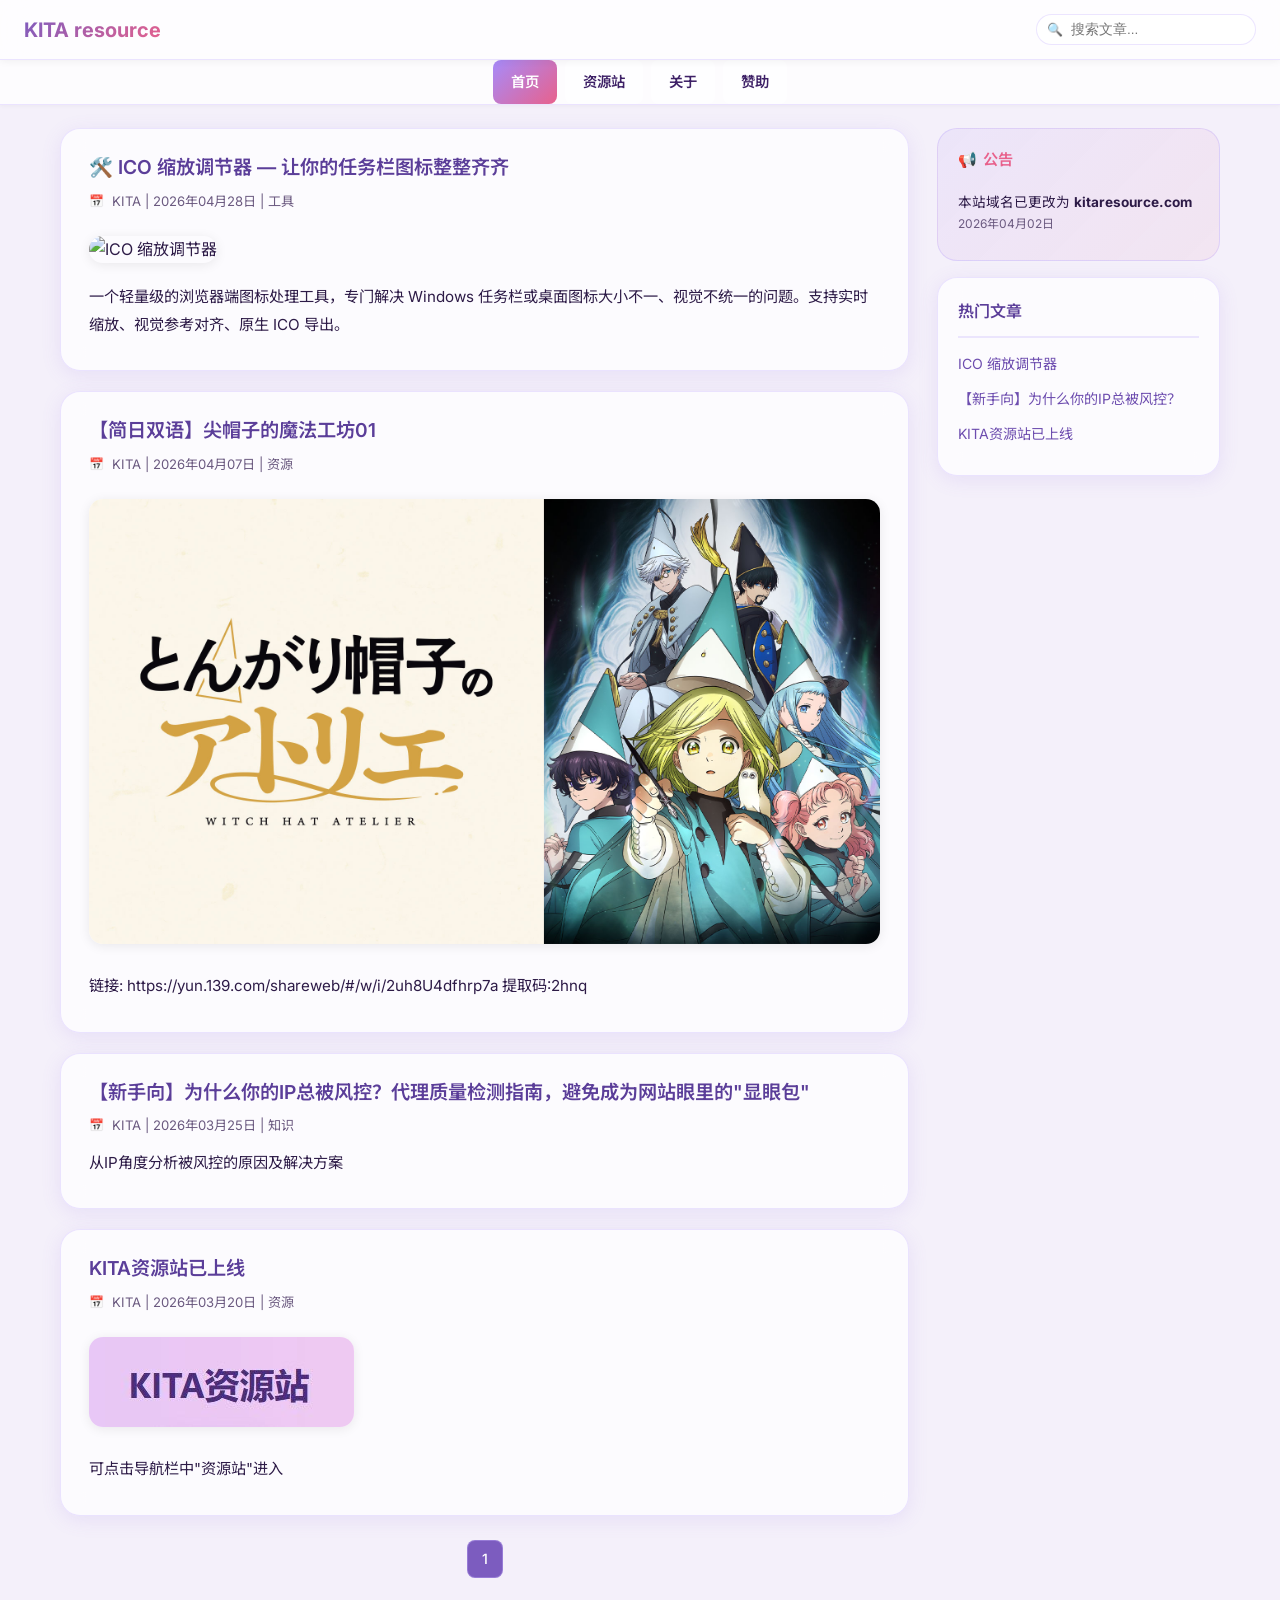
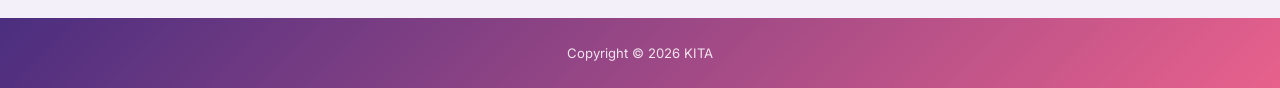
==== commit 9d859574: "search" ====
--- a/index.html
+++ b/index.html
@@ -5,7 +5,22 @@
     <meta charset="UTF-8">
     <meta name="viewport" content="width=device-width, initial-scale=1.0">
     <title>KITA resource — 首页</title>
-    <meta name="description" content="KITA resource 博客首页，分享资源、字幕汉化与实用知识。">
+    <meta name="description" content="KITA resource，分享资源、字幕汉化与实用知识。">
+    <link rel="canonical" href="https://kitaresource.com/">
+
+    <!-- Open Graph -->
+    <meta property="og:title" content="KITA resource — 首页">
+    <meta property="og:description" content="KITA resource，分享资源、字幕汉化与实用知识。">
+    <meta property="og:url" content="https://kitaresource.com/">
+    <meta property="og:type" content="website">
+    <meta property="og:site_name" content="KITA resource">
+    <meta property="og:locale" content="zh_CN">
+
+    <!-- Twitter Card -->
+    <meta name="twitter:card" content="summary">
+    <meta name="twitter:title" content="KITA resource — 首页">
+    <meta name="twitter:description" content="KITA resource，分享资源、字幕汉化与实用知识。">
+
     <link rel="stylesheet" href="blog.css">
     <meta name="google-site-verification" content="RxwDLP9750uN12gTokWZt91GcfNB5LDwfVF3OKlH2Cw" />
     <meta name="baidu-site-verification" content="codeva-1CM4PuyWOF" />
@@ -41,6 +56,13 @@
 
     <div class="page-body">
         <main>
+            <div class="post" data-title="ICO 缩放调节器 — 让你的任务栏图标整整齐齐" data-tags="工具">
+                <h2><a href="icon-resizer.html">🛠️ ICO 缩放调节器 — 让你的任务栏图标整整齐齐</a></h2>
+                <div class="meta">KITA | 2026年04月28日 | 工具</div>
+                <img src="https://github.com/KITAI19019/icon-resizer/blob/main/img/icon.png?raw=true" alt="ICO 缩放调节器">
+                <p>一个轻量级的浏览器端图标处理工具，专门解决 Windows 任务栏或桌面图标大小不一、视觉不统一的问题。支持实时缩放、视觉参考对齐、原生 ICO 导出。</p>
+            </div>
+
             <div class="post" data-title="【简日双语】尖帽子的魔法工坊01" data-tags="资源">
                 <h2><a href="subtitle.html">【简日双语】尖帽子的魔法工坊01</a></h2>
                 <div class="meta">KITA | 2026年04月07日 | 资源</div>
@@ -80,6 +102,7 @@
             <div class="sidebar-section">
                 <h3>热门文章</h3>
                 <ul>
+                    <li><a href="icon-resizer.html">ICO 缩放调节器</a></li>
                     <li><a href="ip.html">【新手向】为什么你的IP总被风控？</a></li>
                     <li><a href="resource.html">KITA资源站已上线</a></li>
                 </ul>
--- a/blog.css
+++ b/blog.css
@@ -8,9 +8,9 @@
 /* ---------- CSS Variables ---------- */
 :root {
     --c-bg: #f4f0fa;
-    --c-surface: rgba(255,255,255,0.72);
+    --c-surface: rgba(255, 255, 255, 0.72);
     --c-surface-solid: #fff;
-    --c-border: rgba(200,180,255,0.35);
+    --c-border: rgba(200, 180, 255, 0.35);
     --c-primary: #7c5cbf;
     --c-primary-light: #a78bfa;
     --c-primary-dark: #5b3e99;
@@ -22,17 +22,26 @@
     --radius-sm: 8px;
     --radius-md: 14px;
     --radius-lg: 20px;
-    --shadow-card: 0 4px 20px rgba(140,100,220,0.12);
-    --shadow-hover: 0 8px 30px rgba(140,100,220,0.22);
+    --shadow-card: 0 4px 20px rgba(140, 100, 220, 0.12);
+    --shadow-hover: 0 8px 30px rgba(140, 100, 220, 0.22);
     --transition: 0.25s ease;
-    --font: 'Inter','Noto Sans SC',system-ui,-apple-system,sans-serif;
+    --font: 'Inter', 'Noto Sans SC', system-ui, -apple-system, sans-serif;
     --header-h: 60px;
 }
 
 /* ---------- Reset & Base ---------- */
-*, *::before, *::after { box-sizing: border-box; margin: 0; padding: 0; }
-
-html { height: 100%; scroll-behavior: smooth; }
+*,
+*::before,
+*::after {
+    box-sizing: border-box;
+    margin: 0;
+    padding: 0;
+}
+
+html {
+    height: 100%;
+    scroll-behavior: smooth;
+}
 
 body {
     font-family: var(--font);
@@ -47,102 +56,177 @@
 
 /* ---------- Header ---------- */
 header {
-    position: fixed; top: 0; left: 0; width: 100%;
+    position: fixed;
+    top: 0;
+    left: 0;
+    width: 100%;
     height: var(--header-h);
-    background: rgba(255,255,255,0.85);
-    backdrop-filter: blur(16px); -webkit-backdrop-filter: blur(16px);
-    display: flex; justify-content: space-between; align-items: center;
+    background: rgba(255, 255, 255, 0.85);
+    backdrop-filter: blur(16px);
+    -webkit-backdrop-filter: blur(16px);
+    display: flex;
+    justify-content: space-between;
+    align-items: center;
     padding: 0 24px;
     border-bottom: 1px solid var(--c-border);
     z-index: 1000;
-    box-shadow: 0 1px 8px rgba(0,0,0,0.06);
+    box-shadow: 0 1px 8px rgba(0, 0, 0, 0.06);
 }
 
 header h1 {
-    font-size: 1.25rem; font-weight: 700;
+    font-size: 1.25rem;
+    font-weight: 700;
     background: linear-gradient(135deg, var(--c-primary), var(--c-accent));
-    -webkit-background-clip: text; -webkit-text-fill-color: transparent;
+    -webkit-background-clip: text;
+    -webkit-text-fill-color: transparent;
     background-clip: text;
 }
-header h1 a { all: unset; cursor: pointer; }
+
+header h1 a {
+    all: unset;
+    cursor: pointer;
+}
 
 /* -- Search Box in Header -- */
 .search-box {
-    position: relative; width: 220px;
-}
+    position: relative;
+    width: 220px;
+}
+
 .search-box input {
-    width: 100%; padding: 7px 14px 7px 34px;
-    border: 1px solid var(--c-border); border-radius: 999px;
-    background: var(--c-surface); font-size: 0.85rem;
-    outline: none; transition: var(--transition);
-}
+    width: 100%;
+    padding: 7px 14px 7px 34px;
+    border: 1px solid var(--c-border);
+    border-radius: 999px;
+    background: var(--c-surface);
+    font-size: 0.85rem;
+    outline: none;
+    transition: var(--transition);
+}
+
 .search-box input:focus {
     border-color: var(--c-primary-light);
-    box-shadow: 0 0 0 3px rgba(167,139,250,0.18);
-}
+    box-shadow: 0 0 0 3px rgba(167, 139, 250, 0.18);
+}
+
 .search-box::before {
-    content: '🔍'; position: absolute; left: 11px; top: 50%;
-    transform: translateY(-50%); font-size: 0.8rem; pointer-events: none;
+    content: '🔍';
+    position: absolute;
+    left: 11px;
+    top: 50%;
+    transform: translateY(-50%);
+    font-size: 0.8rem;
+    pointer-events: none;
 }
 
 /* -- Search Results Dropdown -- */
 .search-results {
-    display: none; position: absolute; top: calc(100% + 6px); left: 0;
-    width: 320px; max-height: 360px; overflow-y: auto;
-    background: var(--c-surface-solid); border: 1px solid var(--c-border);
-    border-radius: var(--radius-md); box-shadow: var(--shadow-hover);
-    z-index: 2000; padding: 8px 0;
-}
-.search-results.active { display: block; }
+    display: none;
+    position: absolute;
+    top: calc(100% + 6px);
+    left: 0;
+    width: 320px;
+    max-height: 360px;
+    overflow-y: auto;
+    background: var(--c-surface-solid);
+    border: 1px solid var(--c-border);
+    border-radius: var(--radius-md);
+    box-shadow: var(--shadow-hover);
+    z-index: 2000;
+    padding: 8px 0;
+}
+
+.search-results.active {
+    display: block;
+}
+
 .search-results .result-item {
-    display: block; padding: 10px 16px;
-    color: var(--c-text); text-decoration: none;
-    font-size: 0.88rem; border-bottom: 1px solid rgba(0,0,0,0.04);
+    display: block;
+    padding: 10px 16px;
+    color: var(--c-text);
+    text-decoration: none;
+    font-size: 0.88rem;
+    border-bottom: 1px solid rgba(0, 0, 0, 0.04);
     transition: background var(--transition);
 }
-.search-results .result-item:hover { background: rgba(167,139,250,0.08); }
+
+.search-results .result-item:hover {
+    background: rgba(167, 139, 250, 0.08);
+}
+
 .search-results .result-item .result-meta {
-    font-size: 0.75rem; color: var(--c-text-secondary); margin-top: 2px;
-}
+    font-size: 0.75rem;
+    color: var(--c-text-secondary);
+    margin-top: 2px;
+}
+
 .search-results .no-result {
-    padding: 16px; text-align: center; color: var(--c-text-secondary); font-size: 0.85rem;
+    padding: 16px;
+    text-align: center;
+    color: var(--c-text-secondary);
+    font-size: 0.85rem;
 }
 
 /* ---------- Nav ---------- */
 nav {
-    position: fixed; top: var(--header-h); left: 0; width: 100%;
-    background: rgba(255,255,255,0.8);
-    backdrop-filter: blur(10px); -webkit-backdrop-filter: blur(10px);
+    position: fixed;
+    top: var(--header-h);
+    left: 0;
+    width: 100%;
+    background: rgba(255, 255, 255, 0.8);
+    backdrop-filter: blur(10px);
+    -webkit-backdrop-filter: blur(10px);
     border-bottom: 1px solid var(--c-border);
-    display: flex; align-items: center; justify-content: center;
-    padding: 0; z-index: 999;
-    box-shadow: 0 1px 4px rgba(0,0,0,0.04);
+    display: flex;
+    align-items: center;
+    justify-content: center;
+    padding: 0;
+    z-index: 999;
+    box-shadow: 0 1px 4px rgba(0, 0, 0, 0.04);
 }
 
 nav .menu-icon {
-    display: none; font-size: 24px; cursor: pointer;
-    padding: 8px 16px; user-select: none; color: var(--c-primary);
-}
-#menu-toggle { display: none; }
+    display: none;
+    font-size: 24px;
+    cursor: pointer;
+    padding: 8px 16px;
+    user-select: none;
+    color: var(--c-primary);
+}
+
+#menu-toggle {
+    display: none;
+}
 
 nav .menu-links {
-    display: flex; flex-wrap: wrap; justify-content: center;
+    display: flex;
+    flex-wrap: wrap;
+    justify-content: center;
 }
 
 nav .menu-links a {
-    display: inline-block; margin: 0 4px; padding: 10px 18px;
-    font-size: 0.9rem; font-weight: 600;
-    color: #3d2066; text-decoration: none;
+    display: inline-block;
+    margin: 0 4px;
+    padding: 10px 18px;
+    font-size: 0.9rem;
+    font-weight: 600;
+    color: #3d2066;
+    text-decoration: none;
     border-radius: var(--radius-sm);
     transition: all var(--transition);
-    background: rgba(255,255,255,0.5); box-shadow: none; border: none;
-    letter-spacing: 0; text-shadow: none;
-}
+    background: rgba(255, 255, 255, 0.5);
+    box-shadow: none;
+    border: none;
+    letter-spacing: 0;
+    text-shadow: none;
+}
+
 nav .menu-links a:hover {
     color: #7c3aed;
-    background: rgba(167,139,250,0.18);
+    background: rgba(167, 139, 250, 0.18);
     transform: none;
 }
+
 nav .menu-links a.active {
     color: #fff;
     background: linear-gradient(135deg, var(--c-primary-light), var(--c-accent));
@@ -151,23 +235,38 @@
 
 /* ---------- Layout ---------- */
 .page-body {
-    margin-top: calc(var(--header-h) + 44px); /* header + nav */
-    flex: 1; display: flex;
-    max-width: 1200px; width: 100%;
-    margin-left: auto; margin-right: auto;
+    margin-top: calc(var(--header-h) + 44px);
+    /* header + nav */
+    flex: 1;
+    display: flex;
+    max-width: 1200px;
+    width: 100%;
+    margin-left: auto;
+    margin-right: auto;
     padding: 24px 20px 40px;
     gap: 28px;
 }
 
-main { flex: 3; min-width: 0; }
-aside { flex: 1; min-width: 260px; max-width: 320px; }
+main {
+    flex: 3;
+    min-width: 0;
+}
+
+aside {
+    flex: 1;
+    min-width: 260px;
+    max-width: 320px;
+}
 
 /* ---------- Content wrapper (legacy support) ---------- */
 .content {
     margin-top: calc(var(--header-h) + 44px);
-    flex: 1; display: flex;
-    max-width: 1200px; width: 100%;
-    margin-left: auto; margin-right: auto;
+    flex: 1;
+    display: flex;
+    max-width: 1200px;
+    width: 100%;
+    margin-left: auto;
+    margin-right: auto;
     padding: 24px 20px 40px;
     gap: 28px;
 }
@@ -175,7 +274,8 @@
 /* ---------- Post Card ---------- */
 .post {
     background: var(--c-surface);
-    backdrop-filter: blur(12px); -webkit-backdrop-filter: blur(12px);
+    backdrop-filter: blur(12px);
+    -webkit-backdrop-filter: blur(12px);
     border: 1px solid var(--c-border);
     border-radius: var(--radius-lg);
     padding: 24px 28px;
@@ -183,45 +283,75 @@
     box-shadow: var(--shadow-card);
     transition: transform var(--transition), box-shadow var(--transition);
 }
+
 .post:hover {
     transform: translateY(-3px);
     box-shadow: var(--shadow-hover);
 }
 
-.post h2 { margin: 0 0 8px; font-size: 1.2rem; line-height: 1.5; }
+.post h2 {
+    margin: 0 0 8px;
+    font-size: 1.2rem;
+    line-height: 1.5;
+}
+
 .post h2 a {
-    color: var(--c-primary-dark); text-decoration: none;
-    background: none; padding: 0; border-radius: 0;
-    box-shadow: none; border: none; font-weight: 600;
-    display: inline; letter-spacing: 0; text-shadow: none;
+    color: var(--c-primary-dark);
+    text-decoration: none;
+    background: none;
+    padding: 0;
+    border-radius: 0;
+    box-shadow: none;
+    border: none;
+    font-weight: 600;
+    display: inline;
+    letter-spacing: 0;
+    text-shadow: none;
     transition: color var(--transition);
 }
+
 .post h2 a:hover {
     color: var(--c-link-hover);
-    transform: none; box-shadow: none; background: none;
+    transform: none;
+    box-shadow: none;
+    background: none;
 }
 
 .meta {
-    color: var(--c-text-secondary); font-size: 0.82rem;
-    margin-bottom: 12px; display: flex; align-items: center; gap: 8px;
-}
+    color: var(--c-text-secondary);
+    font-size: 0.82rem;
+    margin-bottom: 12px;
+    display: flex;
+    align-items: center;
+    gap: 8px;
+}
+
 .meta::before {
-    content: '📅'; font-size: 0.75rem;
+    content: '📅';
+    font-size: 0.75rem;
 }
 
 .post p {
-    font-size: 0.95rem; color: var(--c-text);
-    margin: 8px 0; line-height: 1.8;
+    font-size: 0.95rem;
+    color: var(--c-text);
+    margin: 8px 0;
+    line-height: 1.8;
 }
 
 .post img {
-    max-width: 100%; height: auto;
+    max-width: 100%;
+    height: auto;
     border-radius: var(--radius-md);
-    margin: 12px 0; border: none;
-    box-shadow: 0 2px 12px rgba(0,0,0,0.08);
+    margin: 12px 0;
+    border: none;
+    box-shadow: 0 2px 12px rgba(0, 0, 0, 0.08);
     transition: none;
 }
-.post img:hover { transform: none; box-shadow: none; }
+
+.post img:hover {
+    transform: none;
+    box-shadow: none;
+}
 
 /* ---------- Sidebar ---------- */
 .sidebar-section {
@@ -233,135 +363,254 @@
     margin-bottom: 16px;
     box-shadow: var(--shadow-card);
 }
+
 .sidebar-section h3 {
-    margin: 0 0 12px; font-size: 1rem; font-weight: 600;
+    margin: 0 0 12px;
+    font-size: 1rem;
+    font-weight: 600;
     color: var(--c-primary-dark);
     padding-bottom: 10px;
-    border-bottom: 2px solid rgba(167,139,250,0.2);
-}
-.sidebar-section ul { list-style: none; padding: 0; }
-.sidebar-section li { margin-bottom: 8px; }
+    border-bottom: 2px solid rgba(167, 139, 250, 0.2);
+}
+
+.sidebar-section ul {
+    list-style: none;
+    padding: 0;
+}
+
+.sidebar-section li {
+    margin-bottom: 8px;
+}
+
 .sidebar-section li a {
-    color: var(--c-link); text-decoration: none; font-size: 0.88rem;
-    background: none; padding: 0; border-radius: 0;
-    box-shadow: none; border: none; display: inline;
-    letter-spacing: 0; text-shadow: none; font-weight: 400;
+    color: var(--c-link);
+    text-decoration: none;
+    font-size: 0.88rem;
+    background: none;
+    padding: 0;
+    border-radius: 0;
+    box-shadow: none;
+    border: none;
+    display: inline;
+    letter-spacing: 0;
+    text-shadow: none;
+    font-weight: 400;
     transition: color var(--transition);
 }
+
 .sidebar-section li a:hover {
-    color: var(--c-link-hover); transform: none;
-    box-shadow: none; background: none;
+    color: var(--c-link-hover);
+    transform: none;
+    box-shadow: none;
+    background: none;
 }
 
 /* -- Announcement Bar -- */
 .announcement-bar {
-    background: linear-gradient(135deg, rgba(167,139,250,0.1), rgba(232,97,140,0.08));
-    border: 1px solid rgba(167,139,250,0.25);
+    background: linear-gradient(135deg, rgba(167, 139, 250, 0.1), rgba(232, 97, 140, 0.08));
+    border: 1px solid rgba(167, 139, 250, 0.25);
     border-radius: var(--radius-lg);
     padding: 18px 20px;
     margin-bottom: 16px;
 }
+
 .announcement-bar h3 {
-    margin: 0 0 10px; font-size: 0.95rem; font-weight: 600;
+    margin: 0 0 10px;
+    font-size: 0.95rem;
+    font-weight: 600;
     color: var(--c-accent);
-    display: flex; align-items: center; gap: 6px;
-}
-.announcement-bar h3::before { content: '📢'; }
+    display: flex;
+    align-items: center;
+    gap: 6px;
+}
+
+.announcement-bar h3::before {
+    content: '📢';
+}
+
 .announcement-bar .notice-item {
     padding: 8px 0;
-    border-bottom: 1px dashed rgba(167,139,250,0.2);
-    font-size: 0.85rem; color: var(--c-text);
-}
-.announcement-bar .notice-item:last-child { border-bottom: none; }
+    border-bottom: 1px dashed rgba(167, 139, 250, 0.2);
+    font-size: 0.85rem;
+    color: var(--c-text);
+}
+
+.announcement-bar .notice-item:last-child {
+    border-bottom: none;
+}
+
 .announcement-bar .notice-date {
-    font-size: 0.75rem; color: var(--c-text-secondary);
+    font-size: 0.75rem;
+    color: var(--c-text-secondary);
 }
 
 /* -- Sidebar Ad -- */
 .sidebar-section img {
-    width: 100%; height: auto; border-radius: var(--radius-sm);
-    border: none; box-shadow: none; margin: 0; transition: none;
-}
-.sidebar-section img:hover { transform: none; box-shadow: none; }
+    width: 100%;
+    height: auto;
+    border-radius: var(--radius-sm);
+    border: none;
+    box-shadow: none;
+    margin: 0;
+    transition: none;
+}
+
+.sidebar-section img:hover {
+    transform: none;
+    box-shadow: none;
+}
+
 .sidebar-section a {
-    background: none; padding: 0; box-shadow: none;
-    border: none; text-shadow: none;
-}
-.sidebar-section a:hover { transform: none; box-shadow: none; }
+    background: none;
+    padding: 0;
+    box-shadow: none;
+    border: none;
+    text-shadow: none;
+}
+
+.sidebar-section a:hover {
+    transform: none;
+    box-shadow: none;
+}
 
 /* ---------- Pagination ---------- */
-.pagination { text-align: center; margin-top: 24px; }
+.pagination {
+    text-align: center;
+    margin-top: 24px;
+}
+
 .pagination a {
-    display: inline-block; margin: 0 4px;
-    padding: 6px 14px; border-radius: var(--radius-sm);
+    display: inline-block;
+    margin: 0 4px;
+    padding: 6px 14px;
+    border-radius: var(--radius-sm);
     border: 1px solid var(--c-border);
-    color: var(--c-primary); text-decoration: none;
-    font-size: 0.88rem; font-weight: 500;
+    color: var(--c-primary);
+    text-decoration: none;
+    font-size: 0.88rem;
+    font-weight: 500;
     background: var(--c-surface-solid);
-    box-shadow: none; text-shadow: none;
+    box-shadow: none;
+    text-shadow: none;
     transition: all var(--transition);
 }
-.pagination a:hover, .pagination a.active {
-    background: var(--c-primary); color: #fff;
+
+.pagination a:hover,
+.pagination a.active {
+    background: var(--c-primary);
+    color: #fff;
     transform: none;
 }
 
 /* ---------- Links (global reset) ---------- */
 a {
-    color: var(--c-link); text-decoration: none;
+    color: var(--c-link);
+    text-decoration: none;
     transition: color var(--transition);
 }
-a:hover { color: var(--c-link-hover); }
+
+a:hover {
+    color: var(--c-link-hover);
+}
 
 /* ---------- Button Links ---------- */
-.btn, a[download], a[web] {
+.btn,
+a[download],
+a[web] {
     display: inline-block;
     background: linear-gradient(145deg, var(--c-primary-light), var(--c-accent));
-    color: #fff !important; padding: 10px 20px;
-    text-decoration: none; border-radius: 999px;
-    font-weight: 600; font-size: 0.88rem;
-    box-shadow: 0 4px 14px rgba(124,92,191,0.3);
+    color: #fff !important;
+    padding: 10px 20px;
+    text-decoration: none;
+    border-radius: 999px;
+    font-weight: 600;
+    font-size: 0.88rem;
+    box-shadow: 0 4px 14px rgba(124, 92, 191, 0.3);
     transition: all var(--transition);
-    border: none; letter-spacing: 0.3px;
-}
-.btn:hover, a[download]:hover, a[web]:hover {
+    border: none;
+    letter-spacing: 0.3px;
+}
+
+.btn:hover,
+a[download]:hover,
+a[web]:hover {
     transform: translateY(-2px);
-    box-shadow: 0 8px 22px rgba(124,92,191,0.4);
+    box-shadow: 0 8px 22px rgba(124, 92, 191, 0.4);
     filter: brightness(1.08);
 }
 
 /* ---------- Article Page Styles ---------- */
 .post h1 {
-    font-size: 1.5rem; font-weight: 700;
+    font-size: 1.5rem;
+    font-weight: 700;
     color: var(--c-primary-dark);
-    margin-bottom: 16px; line-height: 1.5;
-}
-.post h3 { font-size: 1.1rem; margin: 20px 0 10px; color: var(--c-primary-dark); }
-.post h4 { font-size: 1rem; margin: 16px 0 8px; color: var(--c-text); }
-.post ul, .post ol {
-    padding-left: 24px; margin: 10px 0;
-}
-.post li { margin-bottom: 6px; font-size: 0.95rem; }
+    margin-bottom: 16px;
+    line-height: 1.5;
+}
+
+.post h3 {
+    font-size: 1.1rem;
+    margin: 20px 0 10px;
+    color: var(--c-primary-dark);
+}
+
+.post h4 {
+    font-size: 1rem;
+    margin: 16px 0 8px;
+    color: var(--c-text);
+}
+
+.post ul,
+.post ol {
+    padding-left: 24px;
+    margin: 10px 0;
+}
+
+.post li {
+    margin-bottom: 6px;
+    font-size: 0.95rem;
+}
+
 .post a {
-    color: var(--c-link); text-decoration: underline;
-    text-decoration-color: rgba(109,77,175,0.3);
-    background: none; padding: 0; border-radius: 0;
-    box-shadow: none; border: none; font-weight: 500;
-    display: inline; letter-spacing: 0; text-shadow: none;
-}
+    color: var(--c-link);
+    text-decoration: underline;
+    text-decoration-color: rgba(109, 77, 175, 0.3);
+    background: none;
+    padding: 0;
+    border-radius: 0;
+    box-shadow: none;
+    border: none;
+    font-weight: 500;
+    display: inline;
+    letter-spacing: 0;
+    text-shadow: none;
+}
+
 .post a:hover {
     color: var(--c-link-hover);
     text-decoration-color: var(--c-link-hover);
-    transform: none; box-shadow: none; background: none;
-}
-.post .btn, .post a[download], .post a[web] {
-    text-decoration: none; display: inline-block;
+    transform: none;
+    box-shadow: none;
+    background: none;
+}
+
+.post .btn,
+.post a[download],
+.post a[web] {
+    text-decoration: none;
+    display: inline-block;
     color: #fff !important;
+    background: linear-gradient(145deg, var(--c-primary-light), var(--c-accent));
+    padding: 10px 20px;
+    border-radius: 999px;
+    font-weight: 600;
+    box-shadow: 0 4px 14px rgba(124, 92, 191, 0.3);
 }
 
 /* ---------- Important Text ---------- */
 .important-text {
-    color: var(--c-accent); font-weight: 600;
+    color: var(--c-accent);
+    font-weight: 600;
 }
 
 /* ---------- Resource Page: work-item ---------- */
@@ -375,34 +624,50 @@
     box-shadow: var(--shadow-card);
     transition: transform var(--transition), box-shadow var(--transition);
 }
+
 .work-item:hover {
     transform: translateY(-2px);
     box-shadow: var(--shadow-hover);
 }
+
 .work-item h3 {
-    font-size: 1rem; font-weight: 600;
-    color: var(--c-primary-dark); margin: 12px 0 8px;
-}
-.work-item h3:first-child { margin-top: 0; }
+    font-size: 1rem;
+    font-weight: 600;
+    color: var(--c-primary-dark);
+    margin: 12px 0 8px;
+}
+
+.work-item h3:first-child {
+    margin-top: 0;
+}
+
 .work-item p {
-    font-size: 0.9rem; color: var(--c-text-secondary);
+    font-size: 0.9rem;
+    color: var(--c-text-secondary);
     margin: 8px 0;
 }
+
 .work-item img {
-    max-width: 100%; height: auto;
+    max-width: 100%;
+    height: auto;
     border-radius: var(--radius-md);
-    margin: 10px 0; border: none;
-    box-shadow: 0 2px 12px rgba(0,0,0,0.08);
+    margin: 10px 0;
+    border: none;
+    box-shadow: 0 2px 12px rgba(0, 0, 0, 0.08);
 }
 
 section h2 {
-    font-size: 1.2rem; font-weight: 700;
+    font-size: 1.2rem;
+    font-weight: 700;
     color: var(--c-primary-dark);
     margin: 28px 0 14px;
     padding-left: 12px;
     border-left: 4px solid var(--c-primary-light);
 }
-section h2:first-child { margin-top: 0; }
+
+section h2:first-child {
+    margin-top: 0;
+}
 
 /* ---------- Form Styles ---------- */
 form {
@@ -415,40 +680,59 @@
 }
 
 label {
-    display: block; margin: 16px 0 6px;
+    display: block;
+    margin: 16px 0 6px;
     color: var(--c-primary-dark);
-    font-weight: 600; font-size: 0.95rem;
-}
-
-input[type="text"], select, textarea {
-    width: 100%; padding: 12px 14px;
+    font-weight: 600;
+    font-size: 0.95rem;
+}
+
+input[type="text"],
+select,
+textarea {
+    width: 100%;
+    padding: 12px 14px;
     border-radius: var(--radius-md);
     border: 1px solid var(--c-border);
-    background: rgba(255,255,255,0.9);
-    font-size: 0.95rem; font-family: var(--font);
+    background: rgba(255, 255, 255, 0.9);
+    font-size: 0.95rem;
+    font-family: var(--font);
     outline: none;
     transition: all var(--transition);
 }
-input[type="text"]:focus, select:focus, textarea:focus {
+
+input[type="text"]:focus,
+select:focus,
+textarea:focus {
     border-color: var(--c-primary-light);
-    box-shadow: 0 0 0 3px rgba(167,139,250,0.18);
-}
-textarea { resize: vertical; min-height: 160px; }
+    box-shadow: 0 0 0 3px rgba(167, 139, 250, 0.18);
+}
+
+textarea {
+    resize: vertical;
+    min-height: 160px;
+}
 
 button[type="submit"] {
-    display: block; width: 100%; margin-top: 24px;
+    display: block;
+    width: 100%;
+    margin-top: 24px;
     padding: 14px;
     background: linear-gradient(145deg, var(--c-primary-light), var(--c-accent));
-    color: #fff; border: none; border-radius: 999px;
-    font-size: 1rem; font-weight: 600;
+    color: #fff;
+    border: none;
+    border-radius: 999px;
+    font-size: 1rem;
+    font-weight: 600;
     cursor: pointer;
-    box-shadow: 0 4px 16px rgba(124,92,191,0.35);
+    box-shadow: 0 4px 16px rgba(124, 92, 191, 0.35);
     transition: all var(--transition);
     font-family: var(--font);
 }
+
 button[type="submit"]:hover {
     transform: translateY(-2px);
-    box-shadow: 0 8px 24px rgba(124,92,191,0.45);
+    box-shadow: 0 8px 24px rgba(124, 92, 191, 0.45);
     filter: brightness(1.06);
 }
 
@@ -460,38 +744,71 @@
     padding: 24px 20px;
     text-align: center;
 }
+
 .footer-content {
-    max-width: 1200px; margin: 0 auto;
-}
-.footer-links { margin-bottom: 8px; }
+    max-width: 1200px;
+    margin: 0 auto;
+}
+
+.footer-links {
+    margin-bottom: 8px;
+}
+
 .footer-links a {
-    color: rgba(255,255,255,0.9); margin: 0 8px;
-    text-decoration: none; font-size: 0.88rem;
-    background: none; padding: 0; box-shadow: none; border: none;
-    text-shadow: none; letter-spacing: 0; border-radius: 0;
-}
+    color: rgba(255, 255, 255, 0.9);
+    margin: 0 8px;
+    text-decoration: none;
+    font-size: 0.88rem;
+    background: none;
+    padding: 0;
+    box-shadow: none;
+    border: none;
+    text-shadow: none;
+    letter-spacing: 0;
+    border-radius: 0;
+}
+
 .footer-links a:hover {
-    color: #fff; text-decoration: underline;
-    transform: none; box-shadow: none; background: none;
-}
-.copyright { font-size: 0.82rem; opacity: 0.85; margin: 0; }
+    color: #fff;
+    text-decoration: underline;
+    transform: none;
+    box-shadow: none;
+    background: none;
+}
+
+.copyright {
+    font-size: 0.82rem;
+    opacity: 0.85;
+    margin: 0;
+}
 
 /* ---------- Toast Notification ---------- */
 .toast {
-    position: fixed; bottom: 30px; left: 50%;
+    position: fixed;
+    bottom: 30px;
+    left: 50%;
     transform: translateX(-50%) translateY(80px);
-    background: var(--c-primary-dark); color: #fff;
-    padding: 12px 28px; border-radius: 999px;
-    font-size: 0.9rem; box-shadow: 0 6px 20px rgba(0,0,0,0.2);
-    opacity: 0; transition: all 0.4s ease; z-index: 9999;
+    background: var(--c-primary-dark);
+    color: #fff;
+    padding: 12px 28px;
+    border-radius: 999px;
+    font-size: 0.9rem;
+    box-shadow: 0 6px 20px rgba(0, 0, 0, 0.2);
+    opacity: 0;
+    transition: all 0.4s ease;
+    z-index: 9999;
     pointer-events: none;
 }
+
 .toast.show {
-    opacity: 1; transform: translateX(-50%) translateY(0);
+    opacity: 1;
+    transform: translateX(-50%) translateY(0);
 }
 
 /* ---------- highlight for search ---------- */
-.post.search-hidden { display: none; }
+.post.search-hidden {
+    display: none;
+}
 
 /* ============================================================
    Responsive
@@ -499,59 +816,108 @@
 
 /* Tablet */
 @media (max-width: 900px) {
-    aside { min-width: 200px; max-width: 240px; }
+    aside {
+        min-width: 200px;
+        max-width: 240px;
+    }
 }
 
 /* Mobile */
 @media (max-width: 768px) {
     header {
-        height: auto; min-height: var(--header-h);
+        height: auto;
+        min-height: var(--header-h);
         padding: 10px 16px;
-        flex-wrap: wrap; gap: 8px;
-    }
-    .search-box { width: 100%; order: 2; }
-
-    nav .menu-icon { display: block; }
+        flex-wrap: wrap;
+        gap: 8px;
+    }
+
+    .search-box {
+        width: 100%;
+        order: 2;
+    }
+
+    nav .menu-icon {
+        display: block;
+    }
+
     nav .menu-links {
-        display: none; flex-direction: column;
-        width: 100%; text-align: center;
-    }
-    #menu-toggle:checked + .menu-icon + .menu-links { display: flex; }
-    nav .menu-links a { padding: 12px 16px; border-bottom: 1px solid var(--c-border); }
-
-    .page-body, .content {
-        flex-direction: column-reverse; /* sidebar first on mobile */
+        display: none;
+        flex-direction: column;
+        width: 100%;
+        text-align: center;
+    }
+
+    #menu-toggle:checked+.menu-icon+.menu-links {
+        display: flex;
+    }
+
+    nav .menu-links a {
+        padding: 12px 16px;
+        border-bottom: 1px solid var(--c-border);
+    }
+
+    .page-body,
+    .content {
+        flex-direction: column-reverse;
+        /* sidebar first on mobile */
         margin-top: calc(var(--header-h) + 44px);
         padding: 16px 12px 32px;
         gap: 16px;
     }
 
     aside {
-        max-width: 100%; min-width: 0; width: 100%;
+        max-width: 100%;
+        min-width: 0;
+        width: 100%;
         display: grid;
         grid-template-columns: 1fr 1fr;
         gap: 12px;
     }
 
-    main { width: 100%; }
-
-    .post { padding: 18px 16px; }
-    .post h1 { font-size: 1.25rem; }
-    .post h2 { font-size: 1.05rem; }
-
-    .work-item { padding: 16px; }
-
-    .btn, a[download], a[web] {
-        display: block; text-align: center;
-        margin: 8px 0; padding: 12px 18px;
-    }
-
-    .search-results { width: calc(100vw - 32px); left: 0; }
+    main {
+        width: 100%;
+    }
+
+    .post {
+        padding: 18px 16px;
+    }
+
+    .post h1 {
+        font-size: 1.25rem;
+    }
+
+    .post h2 {
+        font-size: 1.05rem;
+    }
+
+    .work-item {
+        padding: 16px;
+    }
+
+    .btn,
+    a[download],
+    a[web] {
+        display: block;
+        text-align: center;
+        margin: 8px 0;
+        padding: 12px 18px;
+    }
+
+    .search-results {
+        width: calc(100vw - 32px);
+        left: 0;
+    }
 }
 
 @media (max-width: 480px) {
     aside {
-        grid-template-columns: 1fr; /* single column on very small screens */
-    }
-    h3, p { font-size: 0.9rem; }
+        grid-template-columns: 1fr;
+        /* single column on very small screens */
+    }
+
+    h3,
+    p {
+        font-size: 0.9rem;
+    }
 }
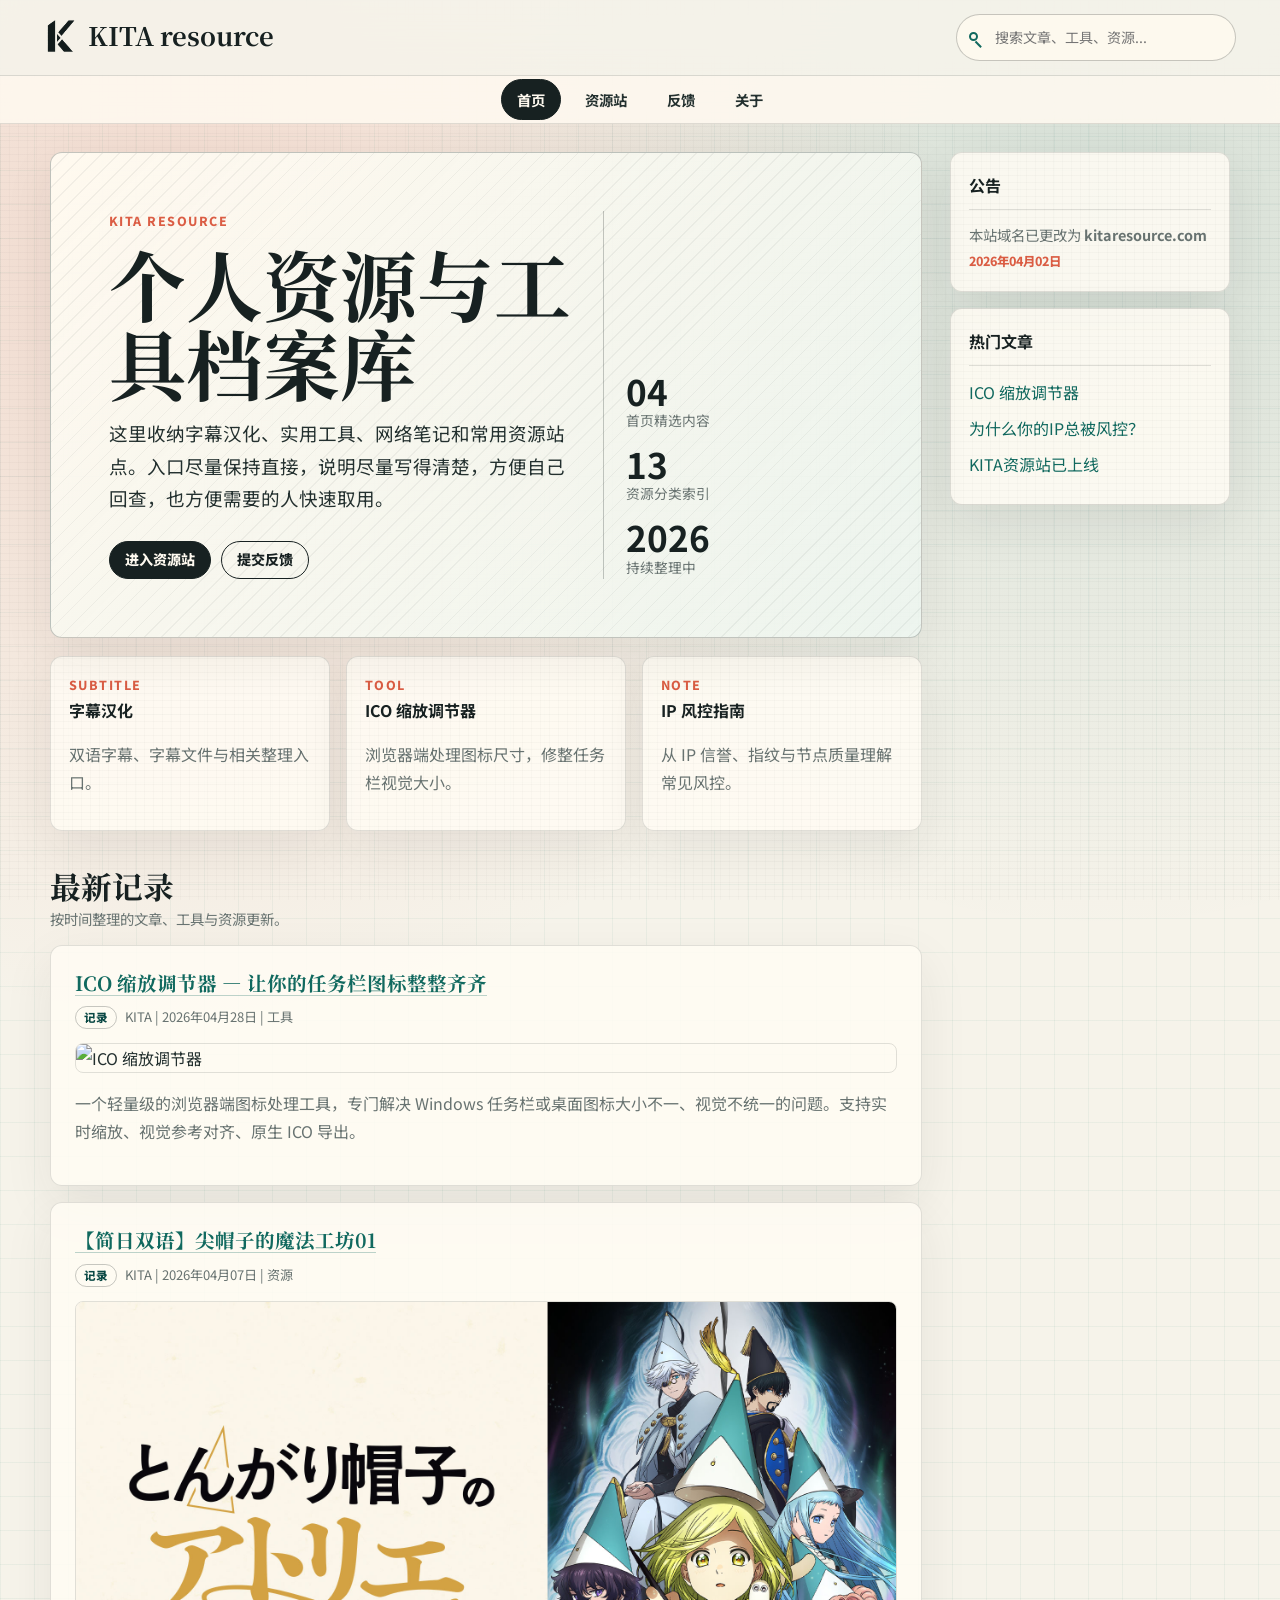
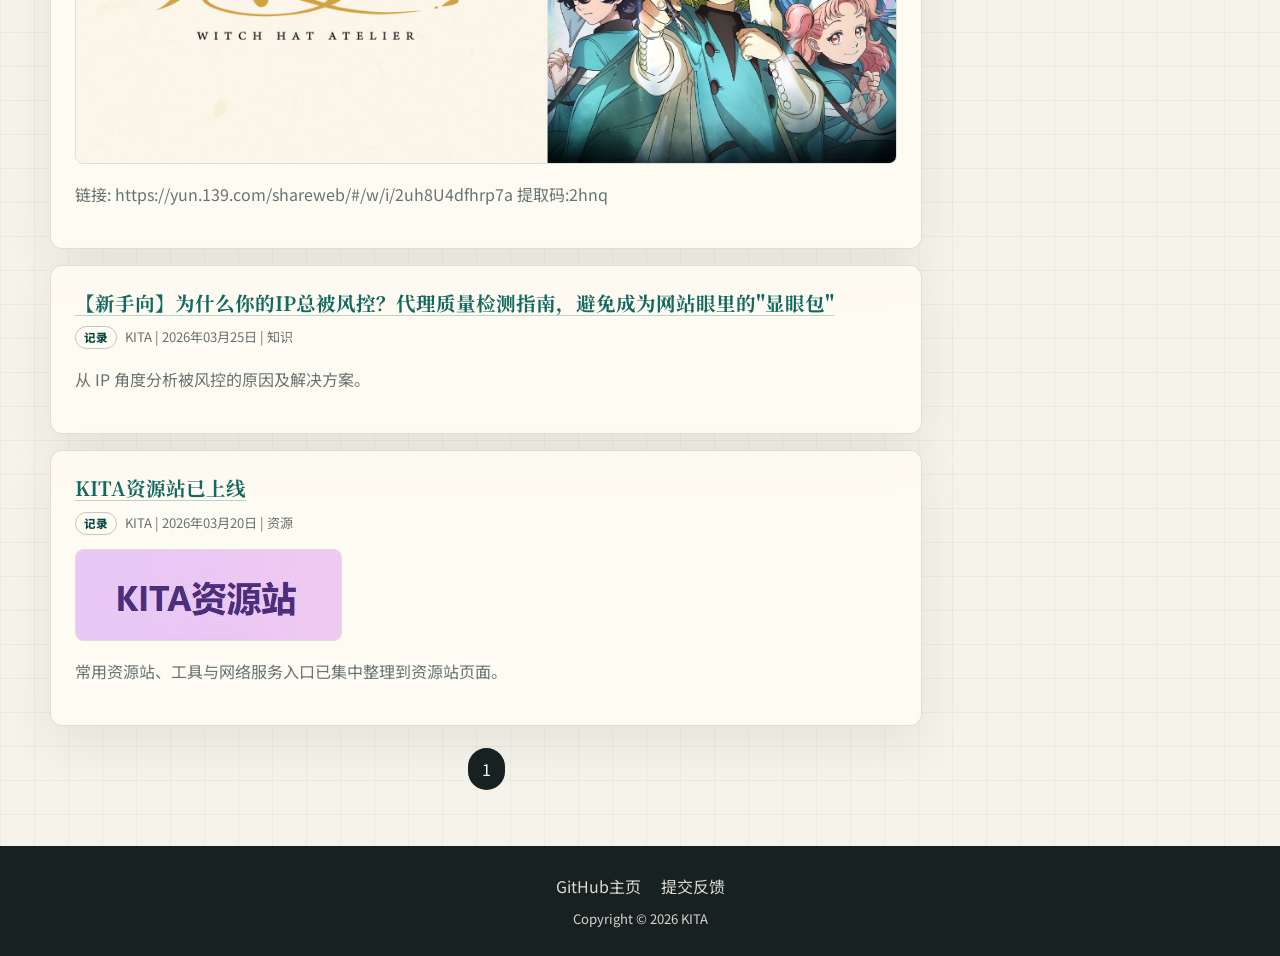
==== commit af22fbf2: "Update site UI and remove sponsorship content" ====
--- a/index.html
+++ b/index.html
@@ -5,26 +5,24 @@
     <meta charset="UTF-8">
     <meta name="viewport" content="width=device-width, initial-scale=1.0">
     <title>KITA resource — 首页</title>
-    <meta name="description" content="KITA resource，分享资源、字幕汉化与实用知识。">
+    <meta name="description" content="KITA resource，分享资源、字幕汉化、个人工具与实用知识。">
     <link rel="canonical" href="https://kitaresource.com/">
 
-    <!-- Open Graph -->
     <meta property="og:title" content="KITA resource — 首页">
-    <meta property="og:description" content="KITA resource，分享资源、字幕汉化与实用知识。">
+    <meta property="og:description" content="KITA resource，分享资源、字幕汉化、个人工具与实用知识。">
     <meta property="og:url" content="https://kitaresource.com/">
     <meta property="og:type" content="website">
     <meta property="og:site_name" content="KITA resource">
     <meta property="og:locale" content="zh_CN">
 
-    <!-- Twitter Card -->
     <meta name="twitter:card" content="summary">
     <meta name="twitter:title" content="KITA resource — 首页">
-    <meta name="twitter:description" content="KITA resource，分享资源、字幕汉化与实用知识。">
+    <meta name="twitter:description" content="KITA resource，分享资源、字幕汉化、个人工具与实用知识。">
 
     <link rel="stylesheet" href="blog.css">
+    <link rel="icon" type="image/png" href="assets/kita-logo-64.png">
     <meta name="google-site-verification" content="RxwDLP9750uN12gTokWZt91GcfNB5LDwfVF3OKlH2Cw" />
     <meta name="baidu-site-verification" content="codeva-1CM4PuyWOF" />
-    <!-- Google tag (gtag.js) -->
     <script async src="https://www.googletagmanager.com/gtag/js?id=G-E6Z9MSH7X2"></script>
     <script>
         window.dataLayer = window.dataLayer || [];
@@ -36,9 +34,9 @@
 
 <body>
     <header>
-        <h1><a href="index.html">KITA resource</a></h1>
+        <h1><a href="index.html"><img src="assets/kita-logo-64.png" alt="" class="site-logo">KITA resource</a></h1>
         <div class="search-box">
-            <input type="search" id="searchInput" placeholder="搜索文章...">
+            <input type="search" id="searchInput" placeholder="搜索文章、工具、资源...">
             <div class="search-results" id="searchResults"></div>
         </div>
     </header>
@@ -49,38 +47,89 @@
         <div class="menu-links">
             <a href="index.html" class="active">首页</a>
             <a href="resource.html">资源站</a>
+            <a href="contact.html">反馈</a>
             <a href="about.html">关于</a>
-            <a href="donate.html">赞助</a>
         </div>
     </nav>
 
     <div class="page-body">
         <main>
+            <section class="hero">
+                <div>
+                    <div class="eyebrow">KITA RESOURCE</div>
+                    <h2>个人资源与工具档案库</h2>
+                    <p>这里收纳字幕汉化、实用工具、网络笔记和常用资源站点。入口尽量保持直接，说明尽量写得清楚，方便自己回查，也方便需要的人快速取用。</p>
+                    <div class="hero-actions">
+                        <a href="resource.html" class="btn">进入资源站</a>
+                        <a href="contact.html" class="btn secondary">提交反馈</a>
+                    </div>
+                </div>
+                <div class="hero-panel">
+                    <div>
+                        <strong>04</strong>
+                        <span>首页精选内容</span>
+                    </div>
+                    <div>
+                        <strong>13</strong>
+                        <span>资源分类索引</span>
+                    </div>
+                    <div>
+                        <strong>2026</strong>
+                        <span>持续整理中</span>
+                    </div>
+                </div>
+            </section>
+
+            <section class="dashboard-grid" aria-label="常用入口">
+                <a href="subtitle.html" class="link-card">
+                    <span class="card-kicker">SUBTITLE</span>
+                    <h3>字幕汉化</h3>
+                    <p>双语字幕、字幕文件与相关整理入口。</p>
+                </a>
+                <a href="icon-resizer.html" class="link-card">
+                    <span class="card-kicker">TOOL</span>
+                    <h3>ICO 缩放调节器</h3>
+                    <p>浏览器端处理图标尺寸，修整任务栏视觉大小。</p>
+                </a>
+                <a href="ip.html" class="link-card">
+                    <span class="card-kicker">NOTE</span>
+                    <h3>IP 风控指南</h3>
+                    <p>从 IP 信誉、指纹与节点质量理解常见风控。</p>
+                </a>
+            </section>
+
+            <div class="section-title">
+                <div>
+                    <h2>最新记录</h2>
+                    <p>按时间整理的文章、工具与资源更新。</p>
+                </div>
+            </div>
+
             <div class="post" data-title="ICO 缩放调节器 — 让你的任务栏图标整整齐齐" data-tags="工具">
-                <h2><a href="icon-resizer.html">🛠️ ICO 缩放调节器 — 让你的任务栏图标整整齐齐</a></h2>
+                <h2><a href="icon-resizer.html">ICO 缩放调节器 — 让你的任务栏图标整整齐齐</a></h2>
                 <div class="meta">KITA | 2026年04月28日 | 工具</div>
                 <img src="https://github.com/KITAI19019/icon-resizer/blob/main/img/icon.png?raw=true" alt="ICO 缩放调节器">
                 <p>一个轻量级的浏览器端图标处理工具，专门解决 Windows 任务栏或桌面图标大小不一、视觉不统一的问题。支持实时缩放、视觉参考对齐、原生 ICO 导出。</p>
             </div>
 
-            <div class="post" data-title="【简日双语】尖帽子的魔法工坊01" data-tags="资源">
+            <div class="post" data-title="【简日双语】尖帽子的魔法工坊01" data-tags="资源 字幕">
                 <h2><a href="subtitle.html">【简日双语】尖帽子的魔法工坊01</a></h2>
                 <div class="meta">KITA | 2026年04月07日 | 资源</div>
                 <img src="assets/chatu/tongari-hat_main.jpg" alt="尖帽子的魔法工坊">
                 <p>链接: https://yun.139.com/shareweb/#/w/i/2uh8U4dfhrp7a 提取码:2hnq</p>
             </div>
 
-            <div class="post" data-title="【新手向】为什么你的IP总被风控？代理质量检测指南" data-tags="知识">
+            <div class="post" data-title="【新手向】为什么你的IP总被风控？代理质量检测指南" data-tags="知识 网络">
                 <h2><a href="ip.html">【新手向】为什么你的IP总被风控？代理质量检测指南，避免成为网站眼里的"显眼包"</a></h2>
                 <div class="meta">KITA | 2026年03月25日 | 知识</div>
-                <p>从IP角度分析被风控的原因及解决方案</p>
+                <p>从 IP 角度分析被风控的原因及解决方案。</p>
             </div>
 
-            <div class="post" data-title="KITA资源站已上线" data-tags="资源">
+            <div class="post" data-title="KITA资源站已上线" data-tags="资源 资源站">
                 <h2><a href="resource.html">KITA资源站已上线</a></h2>
                 <div class="meta">KITA | 2026年03月20日 | 资源</div>
                 <img src="assets/chatu/KITAresource.jpg" alt="KITA资源站">
-                <p>可点击导航栏中"资源站"进入</p>
+                <p>常用资源站、工具与网络服务入口已集中整理到资源站页面。</p>
             </div>
 
             <div class="pagination">
@@ -89,7 +138,6 @@
         </main>
 
         <aside>
-            <!-- 公告栏 -->
             <div class="announcement-bar">
                 <h3>公告</h3>
                 <div class="notice-item">
@@ -98,22 +146,23 @@
                 </div>
             </div>
 
-            <!-- 热门文章 -->
             <div class="sidebar-section">
                 <h3>热门文章</h3>
                 <ul>
                     <li><a href="icon-resizer.html">ICO 缩放调节器</a></li>
-                    <li><a href="ip.html">【新手向】为什么你的IP总被风控？</a></li>
+                    <li><a href="ip.html">为什么你的IP总被风控？</a></li>
                     <li><a href="resource.html">KITA资源站已上线</a></li>
                 </ul>
             </div>
-
         </aside>
     </div>
 
     <footer>
         <div class="footer-content">
-
+            <nav class="footer-links">
+                <a href="https://github.com/kitai19019/" target="_blank">GitHub主页</a>
+                <a href="contact.html">提交反馈</a>
+            </nav>
             <p class="copyright">Copyright &copy; 2026 KITA</p>
         </div>
     </footer>
@@ -121,4 +170,4 @@
     <script src="scripts.js"></script>
 </body>
 
-</html>+</html>
--- a/blog.css
+++ b/blog.css
@@ -1,690 +1,754 @@
 /* ============================================================
-   KITA Resource — 统一样式表
+   KITA Resource - archive interface
    ============================================================ */
 
-/* ---------- Google Fonts ---------- */
-@import url('https://fonts.googleapis.com/css2?family=Inter:wght@400;500;600;700&family=Noto+Sans+SC:wght@400;500;600;700&display=swap');
-
-/* ---------- CSS Variables ---------- */
+@import url('https://fonts.googleapis.com/css2?family=Noto+Sans+SC:wght@400;500;600;700;800&family=Noto+Serif+SC:wght@600;700;900&display=swap');
+
 :root {
-    --c-bg: #f4f0fa;
-    --c-surface: rgba(255, 255, 255, 0.72);
-    --c-surface-solid: #fff;
-    --c-border: rgba(200, 180, 255, 0.35);
-    --c-primary: #7c5cbf;
-    --c-primary-light: #a78bfa;
-    --c-primary-dark: #5b3e99;
-    --c-accent: #e8618c;
-    --c-text: #2d1b47;
-    --c-text-secondary: #6b5a80;
-    --c-link: #6d4daf;
-    --c-link-hover: #9b6eff;
-    --radius-sm: 8px;
-    --radius-md: 14px;
-    --radius-lg: 20px;
-    --shadow-card: 0 4px 20px rgba(140, 100, 220, 0.12);
-    --shadow-hover: 0 8px 30px rgba(140, 100, 220, 0.22);
-    --transition: 0.25s ease;
-    --font: 'Inter', 'Noto Sans SC', system-ui, -apple-system, sans-serif;
-    --header-h: 60px;
-}
-
-/* ---------- Reset & Base ---------- */
+    --c-bg: #f6f3ea;
+    --c-bg-deep: #e9e1d1;
+    --c-surface: rgba(255, 252, 244, 0.86);
+    --c-surface-solid: #fffaf0;
+    --c-ink: #172121;
+    --c-text: #23302f;
+    --c-text-secondary: #687371;
+    --c-primary: #11695f;
+    --c-primary-dark: #0a4844;
+    --c-accent: #db5d44;
+    --c-accent-soft: #f3c8b6;
+    --c-line: rgba(23, 33, 33, 0.13);
+    --c-line-strong: rgba(23, 33, 33, 0.24);
+    --radius-sm: 6px;
+    --radius-md: 8px;
+    --radius-lg: 12px;
+    --shadow-card: 0 18px 50px rgba(37, 44, 40, 0.08);
+    --shadow-hover: 0 22px 60px rgba(37, 44, 40, 0.13);
+    --font-body: 'Noto Sans SC', system-ui, -apple-system, BlinkMacSystemFont, sans-serif;
+    --font-display: 'Noto Serif SC', 'Noto Sans SC', serif;
+    --header-h: 72px;
+    --nav-h: 48px;
+    --transition: 180ms ease;
+}
+
 *,
 *::before,
 *::after {
     box-sizing: border-box;
+}
+
+html {
+    min-height: 100%;
+    scroll-behavior: smooth;
+    scroll-padding-top: 140px;
+}
+
+body {
+    min-height: 100vh;
     margin: 0;
-    padding: 0;
-}
-
-html {
-    height: 100%;
-    scroll-behavior: smooth;
-}
-
-body {
-    font-family: var(--font);
     color: var(--c-text);
-    background: var(--c-bg);
-    min-height: 100vh;
+    font-family: var(--font-body);
+    line-height: 1.75;
+    background:
+        linear-gradient(90deg, rgba(17, 105, 95, 0.05) 1px, transparent 1px),
+        linear-gradient(180deg, rgba(17, 105, 95, 0.05) 1px, transparent 1px),
+        radial-gradient(circle at 14% 10%, rgba(219, 93, 68, 0.17), transparent 30%),
+        radial-gradient(circle at 86% 8%, rgba(17, 105, 95, 0.14), transparent 28%),
+        var(--c-bg);
+    background-size: 34px 34px, 34px 34px, auto, auto, auto;
     display: flex;
     flex-direction: column;
-    line-height: 1.7;
     -webkit-font-smoothing: antialiased;
 }
 
-/* ---------- Header ---------- */
+body::before {
+    content: '';
+    position: fixed;
+    inset: 0;
+    pointer-events: none;
+    background-image:
+        linear-gradient(rgba(23, 33, 33, 0.025) 1px, transparent 1px),
+        linear-gradient(90deg, rgba(23, 33, 33, 0.02) 1px, transparent 1px);
+    background-size: 100% 7px, 9px 100%;
+    mix-blend-mode: multiply;
+}
+
+img {
+    max-width: 100%;
+    height: auto;
+}
+
+a {
+    color: var(--c-primary);
+    text-decoration: none;
+    transition: color var(--transition), border-color var(--transition), background var(--transition), transform var(--transition), box-shadow var(--transition);
+}
+
+a:hover {
+    color: var(--c-accent);
+}
+
 header {
-    position: fixed;
+    position: sticky;
     top: 0;
-    left: 0;
+    z-index: 1000;
+    min-height: var(--header-h);
+    padding: 14px clamp(16px, 4vw, 44px);
+    background: rgba(246, 243, 234, 0.9);
+    border-bottom: 1px solid var(--c-line);
+    backdrop-filter: blur(18px);
+    -webkit-backdrop-filter: blur(18px);
+    display: flex;
+    align-items: center;
+    justify-content: space-between;
+    gap: 20px;
+}
+
+header h1 {
+    margin: 0;
+    font-family: var(--font-display);
+    font-size: clamp(1.25rem, 2vw, 1.7rem);
+    line-height: 1;
+    letter-spacing: 0;
+}
+
+header h1 a {
+    display: inline-flex;
+    align-items: center;
+    gap: 10px;
+    color: var(--c-ink);
+}
+
+.site-logo {
+    width: 34px;
+    height: 34px;
+    object-fit: contain;
+    flex: 0 0 auto;
+}
+
+.search-box {
+    position: relative;
+    width: min(280px, 34vw);
+}
+
+.search-box::before {
+    content: '';
+    position: absolute;
+    left: 13px;
+    top: 50%;
+    width: 9px;
+    height: 9px;
+    border: 2px solid var(--c-primary);
+    border-radius: 50%;
+    transform: translateY(-55%);
+}
+
+.search-box::after {
+    content: '';
+    position: absolute;
+    left: 23px;
+    top: 50%;
+    width: 8px;
+    height: 2px;
+    background: var(--c-primary);
+    transform: rotate(45deg) translateY(5px);
+    transform-origin: left center;
+}
+
+.search-box input {
     width: 100%;
-    height: var(--header-h);
-    background: rgba(255, 255, 255, 0.85);
+    border: 1px solid var(--c-line-strong);
+    border-radius: 999px;
+    background: rgba(255, 250, 240, 0.82);
+    color: var(--c-ink);
+    font: inherit;
+    font-size: 0.88rem;
+    padding: 10px 14px 10px 38px;
+    outline: none;
+}
+
+.search-box input:focus {
+    border-color: var(--c-primary);
+    box-shadow: 0 0 0 4px rgba(17, 105, 95, 0.12);
+}
+
+.search-results {
+    display: none;
+    position: absolute;
+    right: 0;
+    top: calc(100% + 8px);
+    width: min(360px, calc(100vw - 32px));
+    max-height: 360px;
+    overflow-y: auto;
+    background: var(--c-surface-solid);
+    border: 1px solid var(--c-line-strong);
+    border-radius: var(--radius-lg);
+    box-shadow: var(--shadow-hover);
+    padding: 8px;
+}
+
+.search-results.active {
+    display: block;
+}
+
+.result-item {
+    display: block;
+    padding: 10px 12px;
+    border-radius: var(--radius-md);
+    color: var(--c-text);
+}
+
+.result-item:hover {
+    background: rgba(17, 105, 95, 0.08);
+    color: var(--c-primary-dark);
+}
+
+.result-meta,
+.no-result {
+    color: var(--c-text-secondary);
+    font-size: 0.78rem;
+}
+
+.no-result {
+    padding: 14px;
+    text-align: center;
+}
+
+nav:not(.footer-links) {
+    position: sticky;
+    top: var(--header-h);
+    z-index: 990;
+    min-height: var(--nav-h);
+    padding: 0 clamp(12px, 4vw, 44px);
+    background: rgba(255, 250, 240, 0.86);
+    border-bottom: 1px solid var(--c-line);
     backdrop-filter: blur(16px);
     -webkit-backdrop-filter: blur(16px);
     display: flex;
-    justify-content: space-between;
     align-items: center;
-    padding: 0 24px;
-    border-bottom: 1px solid var(--c-border);
-    z-index: 1000;
-    box-shadow: 0 1px 8px rgba(0, 0, 0, 0.06);
-}
-
-header h1 {
-    font-size: 1.25rem;
-    font-weight: 700;
-    background: linear-gradient(135deg, var(--c-primary), var(--c-accent));
-    -webkit-background-clip: text;
-    -webkit-text-fill-color: transparent;
-    background-clip: text;
-}
-
-header h1 a {
-    all: unset;
+    justify-content: center;
+}
+
+#menu-toggle {
+    display: none;
+}
+
+.menu-icon {
+    display: none;
+    color: var(--c-primary-dark);
     cursor: pointer;
-}
-
-/* -- Search Box in Header -- */
-.search-box {
-    position: relative;
-    width: 220px;
-}
-
-.search-box input {
-    width: 100%;
-    padding: 7px 14px 7px 34px;
-    border: 1px solid var(--c-border);
-    border-radius: 999px;
-    background: var(--c-surface);
-    font-size: 0.85rem;
-    outline: none;
-    transition: var(--transition);
-}
-
-.search-box input:focus {
-    border-color: var(--c-primary-light);
-    box-shadow: 0 0 0 3px rgba(167, 139, 250, 0.18);
-}
-
-.search-box::before {
-    content: '🔍';
-    position: absolute;
-    left: 11px;
-    top: 50%;
-    transform: translateY(-50%);
-    font-size: 0.8rem;
-    pointer-events: none;
-}
-
-/* -- Search Results Dropdown -- */
-.search-results {
-    display: none;
-    position: absolute;
-    top: calc(100% + 6px);
-    left: 0;
-    width: 320px;
-    max-height: 360px;
-    overflow-y: auto;
-    background: var(--c-surface-solid);
-    border: 1px solid var(--c-border);
-    border-radius: var(--radius-md);
-    box-shadow: var(--shadow-hover);
-    z-index: 2000;
-    padding: 8px 0;
-}
-
-.search-results.active {
-    display: block;
-}
-
-.search-results .result-item {
-    display: block;
-    padding: 10px 16px;
-    color: var(--c-text);
-    text-decoration: none;
-    font-size: 0.88rem;
-    border-bottom: 1px solid rgba(0, 0, 0, 0.04);
-    transition: background var(--transition);
-}
-
-.search-results .result-item:hover {
-    background: rgba(167, 139, 250, 0.08);
-}
-
-.search-results .result-item .result-meta {
-    font-size: 0.75rem;
-    color: var(--c-text-secondary);
-    margin-top: 2px;
-}
-
-.search-results .no-result {
-    padding: 16px;
-    text-align: center;
-    color: var(--c-text-secondary);
-    font-size: 0.85rem;
-}
-
-/* ---------- Nav ---------- */
-nav {
-    position: fixed;
-    top: var(--header-h);
-    left: 0;
-    width: 100%;
-    background: rgba(255, 255, 255, 0.8);
-    backdrop-filter: blur(10px);
-    -webkit-backdrop-filter: blur(10px);
-    border-bottom: 1px solid var(--c-border);
+    font-size: 1.5rem;
+    padding: 8px 12px;
+}
+
+.menu-links {
     display: flex;
     align-items: center;
     justify-content: center;
-    padding: 0;
-    z-index: 999;
-    box-shadow: 0 1px 4px rgba(0, 0, 0, 0.04);
-}
-
-nav .menu-icon {
-    display: none;
-    font-size: 24px;
-    cursor: pointer;
-    padding: 8px 16px;
-    user-select: none;
+    gap: 8px;
+    flex-wrap: wrap;
+}
+
+.menu-links a {
+    color: var(--c-text);
+    border: 1px solid transparent;
+    border-radius: 999px;
+    font-size: 0.9rem;
+    font-weight: 700;
+    padding: 7px 15px;
+}
+
+.menu-links a:hover {
+    border-color: var(--c-line-strong);
+    background: rgba(17, 105, 95, 0.06);
+    color: var(--c-primary-dark);
+}
+
+.menu-links a.active {
+    background: var(--c-ink);
+    border-color: var(--c-ink);
+    color: #fffaf0;
+}
+
+.page-body,
+.content {
+    width: min(1180px, calc(100% - 32px));
+    margin: 28px auto 56px;
+    display: grid;
+    grid-template-columns: minmax(0, 1fr) 280px;
+    gap: 28px;
+    flex: 1;
+}
+
+main {
+    min-width: 0;
+}
+
+aside {
+    min-width: 0;
+}
+
+.hero {
+    position: relative;
+    overflow: hidden;
+    min-height: 360px;
+    padding: clamp(28px, 5vw, 58px);
+    border: 1px solid var(--c-line-strong);
+    border-radius: var(--radius-lg);
+    background:
+        linear-gradient(135deg, rgba(255, 250, 240, 0.96), rgba(237, 246, 240, 0.84));
+    box-shadow: var(--shadow-card);
+    display: grid;
+    grid-template-columns: minmax(0, 1fr) 260px;
+    gap: 30px;
+    align-items: end;
+}
+
+.hero::before {
+    content: '';
+    position: absolute;
+    inset: 0;
+    background:
+        repeating-linear-gradient(135deg, rgba(23, 33, 33, 0.05) 0 1px, transparent 1px 12px);
+}
+
+.hero > * {
+    position: relative;
+}
+
+.eyebrow,
+.card-kicker {
+    color: var(--c-accent);
+    font-size: 0.78rem;
+    font-weight: 800;
+    letter-spacing: 0.12em;
+    text-transform: uppercase;
+}
+
+.hero h2 {
+    margin: 12px 0 16px;
+    color: var(--c-ink);
+    font-family: var(--font-display);
+    font-size: clamp(2.2rem, 6vw, 4.8rem);
+    line-height: 1.02;
+}
+
+.hero p {
+    max-width: 680px;
+    margin: 0;
+    color: var(--c-text);
+    font-size: clamp(1rem, 2vw, 1.16rem);
+}
+
+.hero-actions,
+.button-row,
+.resource-links,
+.tag-row {
+    display: flex;
+    gap: 10px;
+    flex-wrap: wrap;
+    align-items: center;
+}
+
+.hero-actions {
+    margin-top: 26px;
+}
+
+.hero-panel {
+    align-self: stretch;
+    border-left: 1px solid var(--c-line-strong);
+    padding-left: 22px;
+    display: grid;
+    align-content: end;
+    gap: 14px;
+}
+
+.hero-panel strong {
+    display: block;
+    color: var(--c-ink);
+    font-size: 2.2rem;
+    line-height: 1;
+}
+
+.hero-panel span {
+    display: block;
+    color: var(--c-text-secondary);
+    font-size: 0.86rem;
+}
+
+.dashboard-grid,
+.resource-grid {
+    display: grid;
+    grid-template-columns: repeat(3, minmax(0, 1fr));
+    gap: 16px;
+    margin-top: 18px;
+}
+
+.link-card,
+.post,
+.sidebar-section,
+.announcement-bar,
+.work-item,
+.resource-card {
+    background: var(--c-surface);
+    border: 1px solid var(--c-line);
+    border-radius: var(--radius-lg);
+    box-shadow: var(--shadow-card);
+}
+
+.link-card {
+    min-height: 160px;
+    padding: 18px;
+    display: flex;
+    flex-direction: column;
+    justify-content: space-between;
+}
+
+.link-card:hover,
+.post:hover,
+.work-item:hover,
+.resource-card:hover {
+    transform: translateY(-3px);
+    box-shadow: var(--shadow-hover);
+}
+
+.link-card h3,
+.resource-card h3,
+.sidebar-section h3,
+.announcement-bar h3 {
+    margin: 0;
+    color: var(--c-ink);
+    font-size: 1rem;
+}
+
+.link-card p,
+.resource-card p,
+.work-item p,
+.post p {
+    color: var(--c-text-secondary);
+}
+
+.section-title {
+    margin: 36px 0 14px;
+    display: flex;
+    align-items: end;
+    justify-content: space-between;
+    gap: 16px;
+}
+
+.section-title h2,
+section h2 {
+    margin: 0;
+    color: var(--c-ink);
+    font-family: var(--font-display);
+    font-size: clamp(1.45rem, 2.4vw, 2rem);
+    line-height: 1.25;
+}
+
+.section-title p {
+    margin: 0;
+    color: var(--c-text-secondary);
+    font-size: 0.9rem;
+}
+
+.post {
+    padding: 24px;
+    margin-bottom: 16px;
+    transition: transform var(--transition), box-shadow var(--transition);
+}
+
+.post h1,
+.post h2 {
+    margin: 0 0 10px;
+    color: var(--c-ink);
+    font-family: var(--font-display);
+    line-height: 1.35;
+}
+
+.post h1 {
+    font-size: clamp(1.6rem, 3vw, 2.4rem);
+}
+
+.post h2 {
+    font-size: 1.22rem;
+}
+
+.post h2 a {
+    color: var(--c-ink);
+}
+
+.post h2 a:hover {
     color: var(--c-primary);
 }
 
-#menu-toggle {
-    display: none;
-}
-
-nav .menu-links {
+.post h3 {
+    margin: 24px 0 10px;
+    color: var(--c-primary-dark);
+    font-size: 1.08rem;
+}
+
+.post h4 {
+    margin: 18px 0 8px;
+    color: var(--c-ink);
+}
+
+.post ul,
+.post ol {
+    margin: 10px 0;
+    padding-left: 24px;
+}
+
+.post li {
+    margin: 6px 0;
+}
+
+.post img,
+.work-item img {
+    display: block;
+    margin: 14px 0;
+    border-radius: var(--radius-md);
+    border: 1px solid var(--c-line);
+}
+
+.meta {
     display: flex;
     flex-wrap: wrap;
-    justify-content: center;
-}
-
-nav .menu-links a {
-    display: inline-block;
-    margin: 0 4px;
-    padding: 10px 18px;
-    font-size: 0.9rem;
-    font-weight: 600;
-    color: #3d2066;
-    text-decoration: none;
-    border-radius: var(--radius-sm);
-    transition: all var(--transition);
-    background: rgba(255, 255, 255, 0.5);
-    box-shadow: none;
-    border: none;
-    letter-spacing: 0;
-    text-shadow: none;
-}
-
-nav .menu-links a:hover {
-    color: #7c3aed;
-    background: rgba(167, 139, 250, 0.18);
-    transform: none;
-}
-
-nav .menu-links a.active {
-    color: #fff;
-    background: linear-gradient(135deg, var(--c-primary-light), var(--c-accent));
-    font-weight: 600;
-}
-
-/* ---------- Layout ---------- */
-.page-body {
-    margin-top: calc(var(--header-h) + 44px);
-    /* header + nav */
-    flex: 1;
-    display: flex;
-    max-width: 1200px;
-    width: 100%;
-    margin-left: auto;
-    margin-right: auto;
-    padding: 24px 20px 40px;
-    gap: 28px;
-}
-
-main {
-    flex: 3;
-    min-width: 0;
-}
-
-aside {
-    flex: 1;
-    min-width: 260px;
-    max-width: 320px;
-}
-
-/* ---------- Content wrapper (legacy support) ---------- */
-.content {
-    margin-top: calc(var(--header-h) + 44px);
-    flex: 1;
-    display: flex;
-    max-width: 1200px;
-    width: 100%;
-    margin-left: auto;
-    margin-right: auto;
-    padding: 24px 20px 40px;
-    gap: 28px;
-}
-
-/* ---------- Post Card ---------- */
-.post {
-    background: var(--c-surface);
-    backdrop-filter: blur(12px);
-    -webkit-backdrop-filter: blur(12px);
-    border: 1px solid var(--c-border);
-    border-radius: var(--radius-lg);
-    padding: 24px 28px;
-    margin-bottom: 20px;
-    box-shadow: var(--shadow-card);
-    transition: transform var(--transition), box-shadow var(--transition);
-}
-
-.post:hover {
-    transform: translateY(-3px);
-    box-shadow: var(--shadow-hover);
-}
-
-.post h2 {
-    margin: 0 0 8px;
-    font-size: 1.2rem;
-    line-height: 1.5;
-}
-
-.post h2 a {
-    color: var(--c-primary-dark);
-    text-decoration: none;
-    background: none;
-    padding: 0;
-    border-radius: 0;
-    box-shadow: none;
-    border: none;
-    font-weight: 600;
-    display: inline;
-    letter-spacing: 0;
-    text-shadow: none;
-    transition: color var(--transition);
-}
-
-.post h2 a:hover {
-    color: var(--c-link-hover);
-    transform: none;
-    box-shadow: none;
-    background: none;
-}
-
-.meta {
+    gap: 8px;
+    margin-bottom: 12px;
     color: var(--c-text-secondary);
     font-size: 0.82rem;
-    margin-bottom: 12px;
-    display: flex;
+}
+
+.meta::before {
+    content: '记录';
+    color: var(--c-primary-dark);
+    border: 1px solid var(--c-line-strong);
+    border-radius: 999px;
+    padding: 0 8px;
+    font-size: 0.72rem;
+    font-weight: 800;
+}
+
+.btn,
+a[download],
+a[web] {
+    display: inline-flex;
     align-items: center;
-    gap: 8px;
-}
-
-.meta::before {
-    content: '📅';
-    font-size: 0.75rem;
-}
-
-.post p {
-    font-size: 0.95rem;
-    color: var(--c-text);
-    margin: 8px 0;
-    line-height: 1.8;
-}
-
-.post img {
-    max-width: 100%;
-    height: auto;
-    border-radius: var(--radius-md);
-    margin: 12px 0;
-    border: none;
-    box-shadow: 0 2px 12px rgba(0, 0, 0, 0.08);
-    transition: none;
-}
-
-.post img:hover {
-    transform: none;
+    justify-content: center;
+    min-height: 38px;
+    padding: 8px 15px;
+    border: 1px solid var(--c-ink);
+    border-radius: 999px;
+    background: var(--c-ink);
+    color: #fffaf0 !important;
+    font-size: 0.88rem;
+    font-weight: 800;
+    line-height: 1.2;
     box-shadow: none;
 }
 
-/* ---------- Sidebar ---------- */
-.sidebar-section {
-    background: var(--c-surface);
-    backdrop-filter: blur(12px);
-    border: 1px solid var(--c-border);
-    border-radius: var(--radius-lg);
-    padding: 20px;
+.btn:hover,
+a[download]:hover,
+a[web]:hover {
+    background: var(--c-primary);
+    border-color: var(--c-primary);
+    color: #fffaf0 !important;
+    transform: translateY(-1px);
+}
+
+.btn.secondary {
+    background: transparent;
+    color: var(--c-ink) !important;
+}
+
+.btn.secondary:hover {
+    background: rgba(17, 105, 95, 0.08);
+    color: var(--c-primary-dark) !important;
+}
+
+.post a:not(.btn):not([download]):not([web]) {
+    color: var(--c-primary);
+    text-decoration: underline;
+    text-decoration-thickness: 1px;
+    text-underline-offset: 4px;
+    text-decoration-color: rgba(17, 105, 95, 0.28);
+}
+
+.important-text {
+    color: var(--c-accent);
+    font-weight: 800;
+}
+
+.sidebar-section,
+.announcement-bar {
+    padding: 18px;
     margin-bottom: 16px;
-    box-shadow: var(--shadow-card);
-}
-
-.sidebar-section h3 {
-    margin: 0 0 12px;
-    font-size: 1rem;
-    font-weight: 600;
-    color: var(--c-primary-dark);
+}
+
+.sidebar-section h3,
+.announcement-bar h3 {
     padding-bottom: 10px;
-    border-bottom: 2px solid rgba(167, 139, 250, 0.2);
+    border-bottom: 1px solid var(--c-line);
 }
 
 .sidebar-section ul {
     list-style: none;
     padding: 0;
+    margin: 12px 0 0;
 }
 
 .sidebar-section li {
+    margin: 8px 0;
+}
+
+.notice-item {
+    margin-top: 12px;
+    color: var(--c-text-secondary);
+    font-size: 0.9rem;
+}
+
+.notice-date {
+    margin-top: 4px;
+    color: var(--c-accent);
+    font-size: 0.78rem;
+    font-weight: 800;
+}
+
+.pagination {
+    display: flex;
+    justify-content: center;
+    margin-top: 22px;
+}
+
+.pagination a {
+    border: 1px solid var(--c-line-strong);
+    border-radius: 999px;
+    color: var(--c-ink);
+    padding: 6px 13px;
+}
+
+.pagination a.active {
+    background: var(--c-ink);
+    color: #fffaf0;
+}
+
+.resource-shell {
+    width: min(1180px, calc(100% - 32px));
+    margin: 28px auto 56px;
+    flex: 1;
+}
+
+.resource-hero {
+    padding: clamp(24px, 4vw, 46px);
+    border: 1px solid var(--c-line-strong);
+    border-radius: var(--radius-lg);
+    background:
+        linear-gradient(135deg, rgba(255, 250, 240, 0.96), rgba(237, 246, 240, 0.78));
+    box-shadow: var(--shadow-card);
+}
+
+.resource-hero h1 {
+    margin: 8px 0 12px;
+    color: var(--c-ink);
+    font-family: var(--font-display);
+    font-size: clamp(2rem, 5vw, 4.2rem);
+    line-height: 1.08;
+}
+
+.resource-hero p {
+    max-width: 780px;
+    margin: 0;
+    color: var(--c-text);
+    font-size: 1.04rem;
+}
+
+.resource-nav {
+    position: sticky;
+    top: calc(var(--header-h) + var(--nav-h));
+    z-index: 100;
+    display: flex;
+    flex-wrap: wrap;
+    gap: 8px;
+    margin: 18px 0 26px;
+    padding: 12px;
+    border: 1px solid var(--c-line);
+    border-radius: var(--radius-lg);
+    background: rgba(255, 250, 240, 0.86);
+    backdrop-filter: blur(14px);
+}
+
+.resource-nav a,
+.tag {
+    display: inline-flex;
+    align-items: center;
+    border: 1px solid var(--c-line-strong);
+    border-radius: 999px;
+    color: var(--c-text);
+    font-size: 0.82rem;
+    font-weight: 800;
+    padding: 5px 11px;
+    background: rgba(255, 250, 240, 0.64);
+}
+
+.resource-nav a:hover,
+.tag:hover {
+    background: var(--c-ink);
+    border-color: var(--c-ink);
+    color: #fffaf0;
+}
+
+.resource-section {
+    margin-top: 34px;
+}
+
+.resource-section h2 {
+    margin-bottom: 14px;
+}
+
+.resource-card {
+    padding: 20px;
+    transition: transform var(--transition), box-shadow var(--transition);
+}
+
+.resource-card h3 {
     margin-bottom: 8px;
 }
 
-.sidebar-section li a {
-    color: var(--c-link);
-    text-decoration: none;
-    font-size: 0.88rem;
-    background: none;
-    padding: 0;
-    border-radius: 0;
-    box-shadow: none;
-    border: none;
-    display: inline;
-    letter-spacing: 0;
-    text-shadow: none;
-    font-weight: 400;
-    transition: color var(--transition);
-}
-
-.sidebar-section li a:hover {
-    color: var(--c-link-hover);
-    transform: none;
-    box-shadow: none;
-    background: none;
-}
-
-/* -- Announcement Bar -- */
-.announcement-bar {
-    background: linear-gradient(135deg, rgba(167, 139, 250, 0.1), rgba(232, 97, 140, 0.08));
-    border: 1px solid rgba(167, 139, 250, 0.25);
-    border-radius: var(--radius-lg);
-    padding: 18px 20px;
+.resource-card p {
+    margin: 8px 0 12px;
+    font-size: 0.92rem;
+}
+
+.resource-links {
+    margin-top: 12px;
+}
+
+.work-item {
+    padding: 20px;
     margin-bottom: 16px;
-}
-
-.announcement-bar h3 {
-    margin: 0 0 10px;
-    font-size: 0.95rem;
-    font-weight: 600;
-    color: var(--c-accent);
-    display: flex;
-    align-items: center;
-    gap: 6px;
-}
-
-.announcement-bar h3::before {
-    content: '📢';
-}
-
-.announcement-bar .notice-item {
-    padding: 8px 0;
-    border-bottom: 1px dashed rgba(167, 139, 250, 0.2);
-    font-size: 0.85rem;
-    color: var(--c-text);
-}
-
-.announcement-bar .notice-item:last-child {
-    border-bottom: none;
-}
-
-.announcement-bar .notice-date {
-    font-size: 0.75rem;
-    color: var(--c-text-secondary);
-}
-
-/* -- Sidebar Ad -- */
-.sidebar-section img {
-    width: 100%;
-    height: auto;
-    border-radius: var(--radius-sm);
-    border: none;
-    box-shadow: none;
-    margin: 0;
-    transition: none;
-}
-
-.sidebar-section img:hover {
-    transform: none;
-    box-shadow: none;
-}
-
-.sidebar-section a {
-    background: none;
-    padding: 0;
-    box-shadow: none;
-    border: none;
-    text-shadow: none;
-}
-
-.sidebar-section a:hover {
-    transform: none;
-    box-shadow: none;
-}
-
-/* ---------- Pagination ---------- */
-.pagination {
-    text-align: center;
-    margin-top: 24px;
-}
-
-.pagination a {
-    display: inline-block;
-    margin: 0 4px;
-    padding: 6px 14px;
-    border-radius: var(--radius-sm);
-    border: 1px solid var(--c-border);
-    color: var(--c-primary);
-    text-decoration: none;
-    font-size: 0.88rem;
-    font-weight: 500;
-    background: var(--c-surface-solid);
-    box-shadow: none;
-    text-shadow: none;
-    transition: all var(--transition);
-}
-
-.pagination a:hover,
-.pagination a.active {
-    background: var(--c-primary);
-    color: #fff;
-    transform: none;
-}
-
-/* ---------- Links (global reset) ---------- */
-a {
-    color: var(--c-link);
-    text-decoration: none;
-    transition: color var(--transition);
-}
-
-a:hover {
-    color: var(--c-link-hover);
-}
-
-/* ---------- Button Links ---------- */
-.btn,
-a[download],
-a[web] {
-    display: inline-block;
-    background: linear-gradient(145deg, var(--c-primary-light), var(--c-accent));
-    color: #fff !important;
-    padding: 10px 20px;
-    text-decoration: none;
-    border-radius: 999px;
-    font-weight: 600;
-    font-size: 0.88rem;
-    box-shadow: 0 4px 14px rgba(124, 92, 191, 0.3);
-    transition: all var(--transition);
-    border: none;
-    letter-spacing: 0.3px;
-}
-
-.btn:hover,
-a[download]:hover,
-a[web]:hover {
-    transform: translateY(-2px);
-    box-shadow: 0 8px 22px rgba(124, 92, 191, 0.4);
-    filter: brightness(1.08);
-}
-
-/* ---------- Article Page Styles ---------- */
-.post h1 {
-    font-size: 1.5rem;
-    font-weight: 700;
+    transition: transform var(--transition), box-shadow var(--transition);
+}
+
+.work-item h3 {
+    margin: 14px 0 8px;
     color: var(--c-primary-dark);
-    margin-bottom: 16px;
-    line-height: 1.5;
-}
-
-.post h3 {
-    font-size: 1.1rem;
-    margin: 20px 0 10px;
-    color: var(--c-primary-dark);
-}
-
-.post h4 {
-    font-size: 1rem;
-    margin: 16px 0 8px;
-    color: var(--c-text);
-}
-
-.post ul,
-.post ol {
-    padding-left: 24px;
-    margin: 10px 0;
-}
-
-.post li {
-    margin-bottom: 6px;
-    font-size: 0.95rem;
-}
-
-.post a {
-    color: var(--c-link);
-    text-decoration: underline;
-    text-decoration-color: rgba(109, 77, 175, 0.3);
-    background: none;
-    padding: 0;
-    border-radius: 0;
-    box-shadow: none;
-    border: none;
-    font-weight: 500;
-    display: inline;
-    letter-spacing: 0;
-    text-shadow: none;
-}
-
-.post a:hover {
-    color: var(--c-link-hover);
-    text-decoration-color: var(--c-link-hover);
-    transform: none;
-    box-shadow: none;
-    background: none;
-}
-
-.post .btn,
-.post a[download],
-.post a[web] {
-    text-decoration: none;
-    display: inline-block;
-    color: #fff !important;
-    background: linear-gradient(145deg, var(--c-primary-light), var(--c-accent));
-    padding: 10px 20px;
-    border-radius: 999px;
-    font-weight: 600;
-    box-shadow: 0 4px 14px rgba(124, 92, 191, 0.3);
-}
-
-/* ---------- Important Text ---------- */
-.important-text {
-    color: var(--c-accent);
-    font-weight: 600;
-}
-
-/* ---------- Resource Page: work-item ---------- */
-.work-item {
-    background: var(--c-surface);
-    backdrop-filter: blur(12px);
-    border: 1px solid var(--c-border);
-    border-radius: var(--radius-lg);
-    padding: 22px 26px;
-    margin-bottom: 18px;
-    box-shadow: var(--shadow-card);
-    transition: transform var(--transition), box-shadow var(--transition);
-}
-
-.work-item:hover {
-    transform: translateY(-2px);
-    box-shadow: var(--shadow-hover);
-}
-
-.work-item h3 {
-    font-size: 1rem;
-    font-weight: 600;
-    color: var(--c-primary-dark);
-    margin: 12px 0 8px;
 }
 
 .work-item h3:first-child {
     margin-top: 0;
 }
 
-.work-item p {
-    font-size: 0.9rem;
-    color: var(--c-text-secondary);
-    margin: 8px 0;
-}
-
-.work-item img {
-    max-width: 100%;
-    height: auto;
-    border-radius: var(--radius-md);
-    margin: 10px 0;
-    border: none;
-    box-shadow: 0 2px 12px rgba(0, 0, 0, 0.08);
-}
-
-section h2 {
-    font-size: 1.2rem;
-    font-weight: 700;
-    color: var(--c-primary-dark);
-    margin: 28px 0 14px;
-    padding-left: 12px;
-    border-left: 4px solid var(--c-primary-light);
-}
-
-section h2:first-child {
-    margin-top: 0;
-}
-
-/* ---------- Form Styles ---------- */
 form {
+    padding: 24px;
+    border: 1px solid var(--c-line);
+    border-radius: var(--radius-lg);
     background: var(--c-surface);
-    backdrop-filter: blur(16px);
-    padding: 32px 28px;
-    border-radius: var(--radius-lg);
-    border: 1px solid var(--c-border);
-    box-shadow: var(--shadow-card);
 }
 
 label {
     display: block;
     margin: 16px 0 6px;
-    color: var(--c-primary-dark);
-    font-weight: 600;
-    font-size: 0.95rem;
+    color: var(--c-ink);
+    font-weight: 800;
 }
 
 input[type="text"],
@@ -692,112 +756,94 @@
 textarea {
     width: 100%;
     padding: 12px 14px;
+    border: 1px solid var(--c-line-strong);
     border-radius: var(--radius-md);
-    border: 1px solid var(--c-border);
-    background: rgba(255, 255, 255, 0.9);
-    font-size: 0.95rem;
-    font-family: var(--font);
+    background: var(--c-surface-solid);
+    color: var(--c-ink);
+    font: inherit;
     outline: none;
-    transition: all var(--transition);
 }
 
 input[type="text"]:focus,
 select:focus,
 textarea:focus {
-    border-color: var(--c-primary-light);
-    box-shadow: 0 0 0 3px rgba(167, 139, 250, 0.18);
+    border-color: var(--c-primary);
+    box-shadow: 0 0 0 4px rgba(17, 105, 95, 0.12);
 }
 
 textarea {
+    min-height: 160px;
     resize: vertical;
-    min-height: 160px;
 }
 
 button[type="submit"] {
-    display: block;
     width: 100%;
-    margin-top: 24px;
-    padding: 14px;
-    background: linear-gradient(145deg, var(--c-primary-light), var(--c-accent));
-    color: #fff;
-    border: none;
+    margin-top: 22px;
+    border: 1px solid var(--c-ink);
     border-radius: 999px;
-    font-size: 1rem;
-    font-weight: 600;
+    background: var(--c-ink);
+    color: #fffaf0;
     cursor: pointer;
-    box-shadow: 0 4px 16px rgba(124, 92, 191, 0.35);
-    transition: all var(--transition);
-    font-family: var(--font);
+    font: inherit;
+    font-weight: 800;
+    padding: 13px 18px;
 }
 
 button[type="submit"]:hover {
-    transform: translateY(-2px);
-    box-shadow: 0 8px 24px rgba(124, 92, 191, 0.45);
-    filter: brightness(1.06);
-}
-
-/* ---------- Footer ---------- */
+    background: var(--c-primary);
+    border-color: var(--c-primary);
+}
+
 footer {
     margin-top: auto;
-    background: linear-gradient(135deg, #4b2e7f, #e8618c);
-    color: #fff;
-    padding: 24px 20px;
+    padding: 26px 20px;
+    background: var(--c-ink);
+    color: rgba(255, 250, 240, 0.82);
     text-align: center;
 }
 
 .footer-content {
-    max-width: 1200px;
+    width: min(1180px, 100%);
     margin: 0 auto;
 }
 
 .footer-links {
+    position: static;
+    background: none;
+    border: 0;
+    min-height: 0;
+    padding: 0;
     margin-bottom: 8px;
 }
 
 .footer-links a {
-    color: rgba(255, 255, 255, 0.9);
+    color: rgba(255, 250, 240, 0.86);
     margin: 0 8px;
-    text-decoration: none;
-    font-size: 0.88rem;
-    background: none;
-    padding: 0;
-    box-shadow: none;
-    border: none;
-    text-shadow: none;
-    letter-spacing: 0;
-    border-radius: 0;
 }
 
 .footer-links a:hover {
-    color: #fff;
-    text-decoration: underline;
-    transform: none;
-    box-shadow: none;
-    background: none;
+    color: #fffaf0;
 }
 
 .copyright {
+    margin: 0;
     font-size: 0.82rem;
-    opacity: 0.85;
-    margin: 0;
-}
-
-/* ---------- Toast Notification ---------- */
+}
+
 .toast {
     position: fixed;
-    bottom: 30px;
     left: 50%;
+    bottom: 28px;
+    z-index: 9999;
     transform: translateX(-50%) translateY(80px);
-    background: var(--c-primary-dark);
-    color: #fff;
-    padding: 12px 28px;
+    opacity: 0;
+    pointer-events: none;
+    padding: 12px 22px;
     border-radius: 999px;
-    font-size: 0.9rem;
-    box-shadow: 0 6px 20px rgba(0, 0, 0, 0.2);
-    opacity: 0;
-    transition: all 0.4s ease;
-    z-index: 9999;
-    pointer-events: none;
+    background: var(--c-ink);
+    color: #fffaf0;
+    box-shadow: var(--shadow-hover);
+    transition: transform 260ms ease, opacity 260ms ease;
 }
 
 .toast.show {
@@ -805,119 +851,127 @@
     transform: translateX(-50%) translateY(0);
 }
 
-/* ---------- highlight for search ---------- */
-.post.search-hidden {
+.search-hidden {
     display: none;
 }
 
-/* ============================================================
-   Responsive
-   ============================================================ */
-
-/* Tablet */
-@media (max-width: 900px) {
+@media (max-width: 940px) {
+    .page-body,
+    .content {
+        grid-template-columns: 1fr;
+    }
+
     aside {
-        min-width: 200px;
-        max-width: 240px;
-    }
-}
-
-/* Mobile */
-@media (max-width: 768px) {
+        display: grid;
+        grid-template-columns: repeat(2, minmax(0, 1fr));
+        gap: 14px;
+    }
+
+    .hero,
+    .dashboard-grid,
+    .resource-grid {
+        grid-template-columns: 1fr 1fr;
+    }
+
+    .hero-panel {
+        grid-column: 1 / -1;
+        border-left: 0;
+        border-top: 1px solid var(--c-line-strong);
+        padding: 18px 0 0;
+        grid-template-columns: repeat(3, 1fr);
+    }
+}
+
+@media (max-width: 720px) {
+    :root {
+        --header-h: 118px;
+        --nav-h: 44px;
+    }
+
     header {
-        height: auto;
-        min-height: var(--header-h);
-        padding: 10px 16px;
-        flex-wrap: wrap;
-        gap: 8px;
+        align-items: flex-start;
+        flex-direction: column;
+        gap: 10px;
+    }
+
+    header h1 a::after {
+        display: none;
     }
 
     .search-box {
         width: 100%;
-        order: 2;
-    }
-
-    nav .menu-icon {
+    }
+
+    .menu-icon {
         display: block;
-    }
-
-    nav .menu-links {
+        margin-left: auto;
+    }
+
+    nav:not(.footer-links) {
+        justify-content: flex-end;
+        min-height: var(--nav-h);
+    }
+
+    .menu-links {
         display: none;
+        width: 100%;
+        padding: 8px 0 12px;
         flex-direction: column;
-        width: 100%;
+        align-items: stretch;
+    }
+
+    #menu-toggle:checked + .menu-icon + .menu-links {
+        display: flex;
+    }
+
+    .menu-links a {
         text-align: center;
     }
 
-    #menu-toggle:checked+.menu-icon+.menu-links {
-        display: flex;
-    }
-
-    nav .menu-links a {
-        padding: 12px 16px;
-        border-bottom: 1px solid var(--c-border);
-    }
-
-    .page-body,
-    .content {
-        flex-direction: column-reverse;
-        /* sidebar first on mobile */
-        margin-top: calc(var(--header-h) + 44px);
-        padding: 16px 12px 32px;
-        gap: 16px;
+    .hero,
+    .dashboard-grid,
+    .resource-grid {
+        grid-template-columns: 1fr;
+    }
+
+    .resource-nav {
+        position: static;
+    }
+
+    .hero-panel {
+        grid-template-columns: 1fr;
     }
 
     aside {
-        max-width: 100%;
-        min-width: 0;
-        width: 100%;
-        display: grid;
-        grid-template-columns: 1fr 1fr;
-        gap: 12px;
-    }
-
-    main {
-        width: 100%;
-    }
-
-    .post {
-        padding: 18px 16px;
-    }
-
-    .post h1 {
-        font-size: 1.25rem;
-    }
-
-    .post h2 {
-        font-size: 1.05rem;
-    }
-
-    .work-item {
-        padding: 16px;
+        grid-template-columns: 1fr;
+    }
+
+    .section-title {
+        align-items: flex-start;
+        flex-direction: column;
     }
 
     .btn,
     a[download],
     a[web] {
-        display: block;
-        text-align: center;
-        margin: 8px 0;
-        padding: 12px 18px;
-    }
-
-    .search-results {
-        width: calc(100vw - 32px);
-        left: 0;
+        width: 100%;
     }
 }
 
 @media (max-width: 480px) {
-    aside {
-        grid-template-columns: 1fr;
-        /* single column on very small screens */
-    }
-
-    h3,
-    p {
-        font-size: 0.9rem;
-    }
-}+    .page-body,
+    .content,
+    .resource-shell {
+        width: min(100% - 20px, 1180px);
+        margin-top: 16px;
+    }
+
+    .post,
+    .link-card,
+    .resource-card,
+    .work-item,
+    .sidebar-section,
+    .announcement-bar {
+        padding: 16px;
+    }
+}
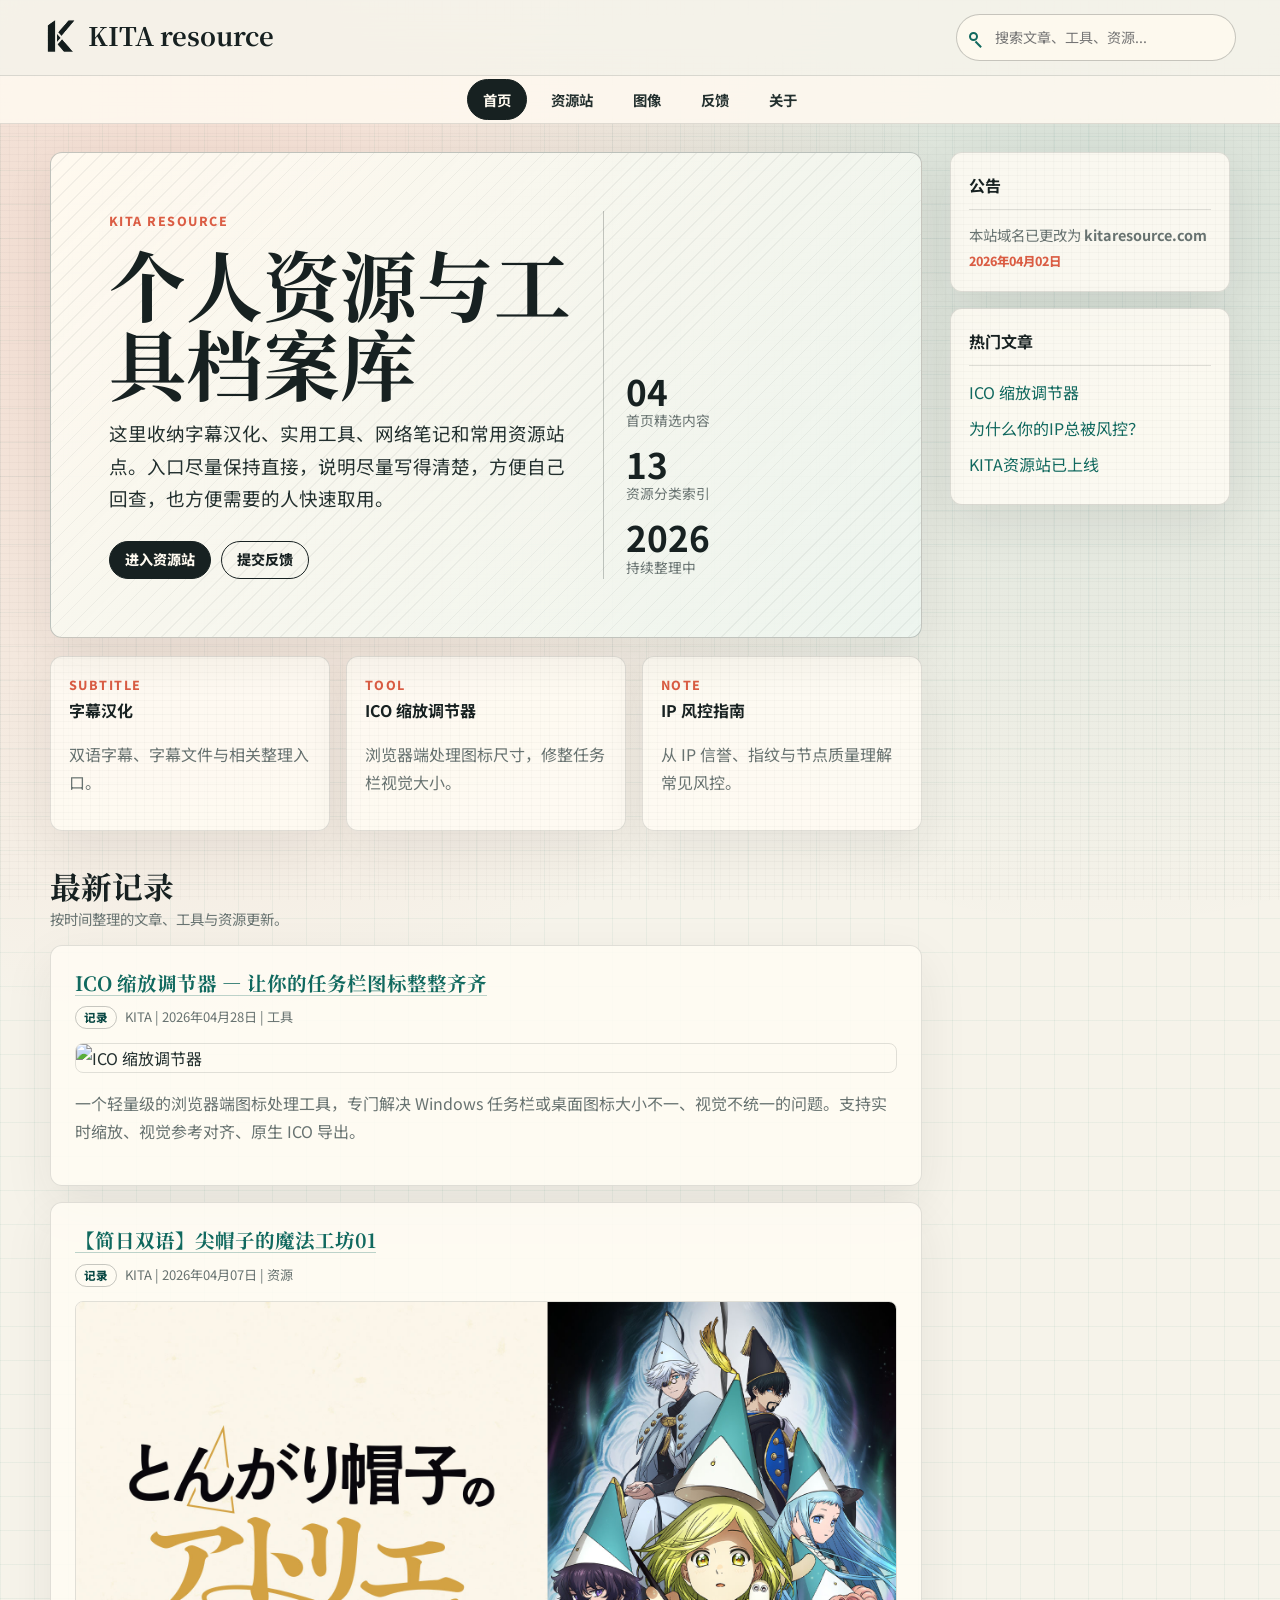
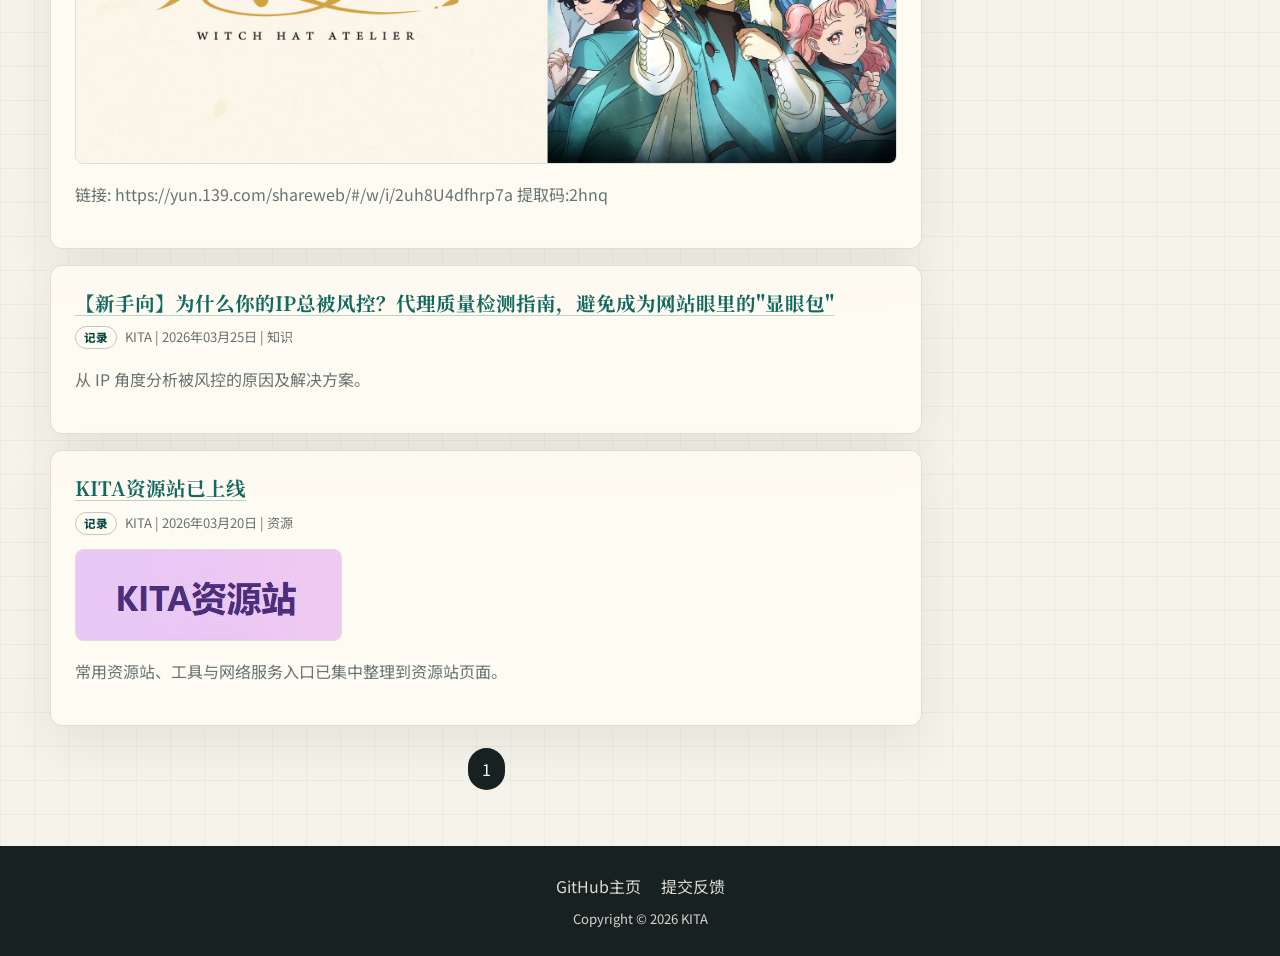
==== commit 3862b5c5: "Add password-gated picture gallery" ====
--- a/index.html
+++ b/index.html
@@ -47,6 +47,7 @@
         <div class="menu-links">
             <a href="index.html" class="active">首页</a>
             <a href="resource.html">资源站</a>
+            <a href="pictures.html">图像</a>
             <a href="contact.html">反馈</a>
             <a href="about.html">关于</a>
         </div>
--- a/blog.css
+++ b/blog.css
@@ -855,6 +855,386 @@
     display: none;
 }
 
+/* ============================================================
+   Picture gallery
+   ============================================================ */
+
+.picture-page {
+    --c-bg: #fff7fb;
+    --c-surface: rgba(255, 255, 255, 0.82);
+    --c-surface-solid: #ffffff;
+    --c-ink: #352341;
+    --c-text: #4c4054;
+    --c-text-secondary: #817386;
+    --c-primary: #d65f91;
+    --c-primary-dark: #8d4fbd;
+    --c-accent: #20a6b0;
+    --c-accent-soft: #bfeff1;
+    --c-line: rgba(92, 57, 105, 0.13);
+    --c-line-strong: rgba(92, 57, 105, 0.22);
+    --shadow-card: 0 18px 42px rgba(171, 101, 146, 0.14);
+    --shadow-hover: 0 24px 58px rgba(171, 101, 146, 0.22);
+    background:
+        linear-gradient(90deg, rgba(214, 95, 145, 0.04) 1px, transparent 1px),
+        linear-gradient(180deg, rgba(32, 166, 176, 0.04) 1px, transparent 1px),
+        radial-gradient(circle at 12% 12%, rgba(255, 187, 214, 0.42), transparent 28%),
+        radial-gradient(circle at 88% 10%, rgba(161, 234, 235, 0.46), transparent 30%),
+        radial-gradient(circle at 50% 92%, rgba(255, 224, 142, 0.28), transparent 34%),
+        var(--c-bg);
+    background-size: 32px 32px, 32px 32px, auto, auto, auto, auto;
+}
+
+.picture-page header,
+.picture-page nav:not(.footer-links) {
+    background: rgba(255, 247, 251, 0.84);
+}
+
+.picture-page [hidden] {
+    display: none !important;
+}
+
+.picture-shell {
+    width: min(1180px, calc(100% - 32px));
+    margin: 28px auto 56px;
+    flex: 1;
+}
+
+.picture-gate {
+    position: relative;
+    overflow: hidden;
+    width: min(620px, 100%);
+    margin: clamp(36px, 8vw, 92px) auto;
+    padding: clamp(28px, 5vw, 48px);
+    border: 1px solid rgba(255, 255, 255, 0.78);
+    border-radius: var(--radius-lg);
+    background:
+        linear-gradient(135deg, rgba(255, 255, 255, 0.94), rgba(255, 230, 243, 0.78)),
+        repeating-linear-gradient(135deg, rgba(32, 166, 176, 0.08) 0 1px, transparent 1px 12px);
+    box-shadow: var(--shadow-hover);
+}
+
+.picture-gate::before {
+    content: '';
+    position: absolute;
+    right: -42px;
+    top: -42px;
+    width: 136px;
+    height: 136px;
+    border: 1px solid rgba(214, 95, 145, 0.18);
+    border-radius: 34px;
+    background: rgba(255, 255, 255, 0.34);
+    transform: rotate(14deg);
+}
+
+.picture-gate > * {
+    position: relative;
+}
+
+.picture-gate h1 {
+    margin: 8px 0 22px;
+    color: var(--c-ink);
+    font-family: var(--font-display);
+    font-size: clamp(2rem, 6vw, 4rem);
+    line-height: 1;
+}
+
+.picture-gate-form {
+    padding: 0;
+    border: 0;
+    border-radius: 0;
+    background: transparent;
+}
+
+.picture-gate-form label {
+    margin-top: 0;
+}
+
+.picture-password-row {
+    display: grid;
+    grid-template-columns: minmax(0, 1fr) auto;
+    gap: 10px;
+    align-items: center;
+}
+
+.picture-password-row input {
+    min-height: 42px;
+    border-radius: 999px;
+    background: rgba(255, 255, 255, 0.86);
+}
+
+.picture-password-row .btn {
+    min-width: 92px;
+}
+
+.picture-gate-message {
+    min-height: 1.5em;
+    margin: 10px 0 0;
+    color: var(--c-primary-dark);
+    font-size: 0.9rem;
+    font-weight: 700;
+}
+
+.picture-hero {
+    position: relative;
+    overflow: hidden;
+    min-height: 280px;
+    padding: clamp(26px, 5vw, 58px);
+    border: 1px solid rgba(255, 255, 255, 0.78);
+    border-radius: var(--radius-lg);
+    background:
+        linear-gradient(135deg, rgba(255, 255, 255, 0.9), rgba(255, 228, 242, 0.72)),
+        repeating-linear-gradient(135deg, rgba(214, 95, 145, 0.11) 0 1px, transparent 1px 14px);
+    box-shadow: var(--shadow-card);
+    display: grid;
+    grid-template-columns: minmax(0, 1fr) minmax(180px, 260px);
+    gap: 24px;
+    align-items: end;
+}
+
+.picture-hero::before,
+.picture-hero::after {
+    content: '';
+    position: absolute;
+    pointer-events: none;
+    border: 1px solid rgba(214, 95, 145, 0.16);
+    background: rgba(255, 255, 255, 0.28);
+    transform: rotate(12deg);
+}
+
+.picture-hero::before {
+    width: 118px;
+    height: 118px;
+    right: 10%;
+    top: -36px;
+    border-radius: 28px;
+}
+
+.picture-hero::after {
+    width: 76px;
+    height: 76px;
+    right: 34%;
+    bottom: -30px;
+    border-radius: 22px;
+}
+
+.picture-hero > * {
+    position: relative;
+}
+
+.picture-hero h1 {
+    margin: 8px 0 14px;
+    color: var(--c-ink);
+    font-family: var(--font-display);
+    font-size: clamp(2.2rem, 7vw, 5.4rem);
+    line-height: 1;
+}
+
+.picture-hero p {
+    max-width: 700px;
+    margin: 0;
+    color: var(--c-text);
+    font-size: clamp(1rem, 2vw, 1.13rem);
+}
+
+.picture-hero-badge {
+    justify-self: end;
+    width: 100%;
+    padding: 18px;
+    border: 1px solid rgba(255, 255, 255, 0.82);
+    border-radius: var(--radius-lg);
+    background: rgba(255, 255, 255, 0.62);
+    box-shadow: inset 0 1px 0 rgba(255, 255, 255, 0.88);
+}
+
+.picture-hero-badge span {
+    display: block;
+    color: var(--c-accent);
+    font-size: 0.78rem;
+    font-weight: 800;
+    text-transform: uppercase;
+}
+
+.picture-hero-badge strong {
+    display: block;
+    margin-top: 8px;
+    color: var(--c-ink);
+    font-size: 1rem;
+    line-height: 1.35;
+    overflow-wrap: anywhere;
+}
+
+.picture-layout {
+    display: grid;
+    grid-template-columns: 164px minmax(0, 1fr);
+    gap: 22px;
+    margin-top: 22px;
+    align-items: start;
+}
+
+.picture-sidebar {
+    position: sticky;
+    top: calc(var(--header-h) + var(--nav-h) + 18px);
+}
+
+.picture-sidebar-inner {
+    padding: 16px;
+    border: 1px solid rgba(255, 255, 255, 0.76);
+    border-radius: var(--radius-lg);
+    background: rgba(255, 255, 255, 0.72);
+    box-shadow: var(--shadow-card);
+}
+
+.picture-sidebar h2 {
+    margin: 0 0 12px;
+    color: var(--c-ink);
+    font-size: 0.92rem;
+}
+
+.letter-list {
+    display: grid;
+    grid-template-columns: repeat(2, minmax(0, 1fr));
+    gap: 8px;
+}
+
+.letter-chip {
+    min-height: 34px;
+    border: 1px solid var(--c-line-strong);
+    border-radius: 999px;
+    background: rgba(255, 255, 255, 0.7);
+    color: var(--c-text);
+    cursor: pointer;
+    font: inherit;
+    font-size: 0.82rem;
+    font-weight: 800;
+}
+
+.letter-chip:hover,
+.letter-chip.active {
+    border-color: var(--c-primary);
+    background: var(--c-primary);
+    color: #fff;
+}
+
+.picture-gallery {
+    min-width: 0;
+}
+
+.picture-toolbar {
+    display: flex;
+    align-items: center;
+    justify-content: space-between;
+    gap: 16px;
+    margin-bottom: 16px;
+    padding: 16px 18px;
+    border: 1px solid rgba(255, 255, 255, 0.76);
+    border-radius: var(--radius-lg);
+    background: rgba(255, 255, 255, 0.7);
+    box-shadow: var(--shadow-card);
+}
+
+.picture-count {
+    display: inline-flex;
+    min-height: 28px;
+    align-items: center;
+    border: 1px solid rgba(214, 95, 145, 0.2);
+    border-radius: 999px;
+    background: rgba(255, 235, 246, 0.76);
+    color: var(--c-primary-dark);
+    font-size: 0.82rem;
+    font-weight: 800;
+    padding: 2px 12px;
+}
+
+.picture-toolbar p {
+    margin: 6px 0 0;
+    color: var(--c-text-secondary);
+    font-size: 0.88rem;
+}
+
+.picture-list {
+    display: grid;
+    gap: 18px;
+}
+
+.picture-card {
+    overflow: hidden;
+    border: 1px solid rgba(255, 255, 255, 0.78);
+    border-radius: var(--radius-lg);
+    background: rgba(255, 255, 255, 0.82);
+    box-shadow: var(--shadow-card);
+    transition: transform var(--transition), box-shadow var(--transition);
+}
+
+.picture-card:hover {
+    transform: translateY(-3px);
+    box-shadow: var(--shadow-hover);
+}
+
+.picture-card h2 {
+    margin: 0;
+    padding: 16px 18px 12px;
+    color: var(--c-ink);
+    font-family: var(--font-display);
+    font-size: clamp(1.16rem, 2vw, 1.55rem);
+    line-height: 1.32;
+    overflow-wrap: anywhere;
+}
+
+.picture-frame {
+    display: block;
+    padding: 0 18px 18px;
+}
+
+.picture-frame img {
+    display: block;
+    width: 100%;
+    max-height: min(78vh, 880px);
+    object-fit: contain;
+    border: 1px solid var(--c-line);
+    border-radius: var(--radius-md);
+    background: linear-gradient(135deg, rgba(255, 247, 251, 0.86), rgba(236, 253, 253, 0.86));
+}
+
+.picture-empty,
+.picture-skeleton {
+    min-height: 220px;
+    border: 1px solid rgba(255, 255, 255, 0.76);
+    border-radius: var(--radius-lg);
+    background: rgba(255, 255, 255, 0.7);
+    box-shadow: var(--shadow-card);
+}
+
+.picture-empty {
+    display: grid;
+    place-items: center;
+    color: var(--c-text-secondary);
+    text-align: center;
+    padding: 30px;
+}
+
+.picture-skeleton {
+    position: relative;
+    overflow: hidden;
+}
+
+.picture-skeleton::after {
+    content: '';
+    position: absolute;
+    inset: 0;
+    background: linear-gradient(90deg, transparent, rgba(255, 255, 255, 0.72), transparent);
+    animation: picture-loading 1.25s infinite;
+}
+
+@keyframes picture-loading {
+    from {
+        transform: translateX(-100%);
+    }
+
+    to {
+        transform: translateX(100%);
+    }
+}
+
 @media (max-width: 940px) {
     .page-body,
     .content {
@@ -880,6 +1260,34 @@
         padding: 18px 0 0;
         grid-template-columns: repeat(3, 1fr);
     }
+
+    .picture-hero {
+        grid-template-columns: 1fr;
+    }
+
+    .picture-hero-badge {
+        justify-self: stretch;
+    }
+
+    .picture-layout {
+        grid-template-columns: 1fr;
+    }
+
+    .picture-sidebar {
+        position: sticky;
+        top: calc(var(--header-h) + var(--nav-h));
+        z-index: 80;
+    }
+
+    .letter-list {
+        display: flex;
+        overflow-x: auto;
+        padding-bottom: 2px;
+    }
+
+    .letter-chip {
+        min-width: 52px;
+    }
 }
 
 @media (max-width: 720px) {
@@ -956,12 +1364,26 @@
     a[web] {
         width: 100%;
     }
+
+    .picture-toolbar {
+        align-items: stretch;
+        flex-direction: column;
+    }
+
+    .picture-password-row {
+        grid-template-columns: 1fr;
+    }
+
+    .picture-password-row .btn {
+        width: 100%;
+    }
 }
 
 @media (max-width: 480px) {
     .page-body,
     .content,
-    .resource-shell {
+    .resource-shell,
+    .picture-shell {
         width: min(100% - 20px, 1180px);
         margin-top: 16px;
     }
@@ -971,7 +1393,17 @@
     .resource-card,
     .work-item,
     .sidebar-section,
-    .announcement-bar {
+    .announcement-bar,
+    .picture-sidebar-inner,
+    .picture-toolbar {
         padding: 16px;
     }
-}
+
+    .picture-frame {
+        padding: 0 12px 12px;
+    }
+
+    .picture-card h2 {
+        padding: 14px 12px 10px;
+    }
+}
